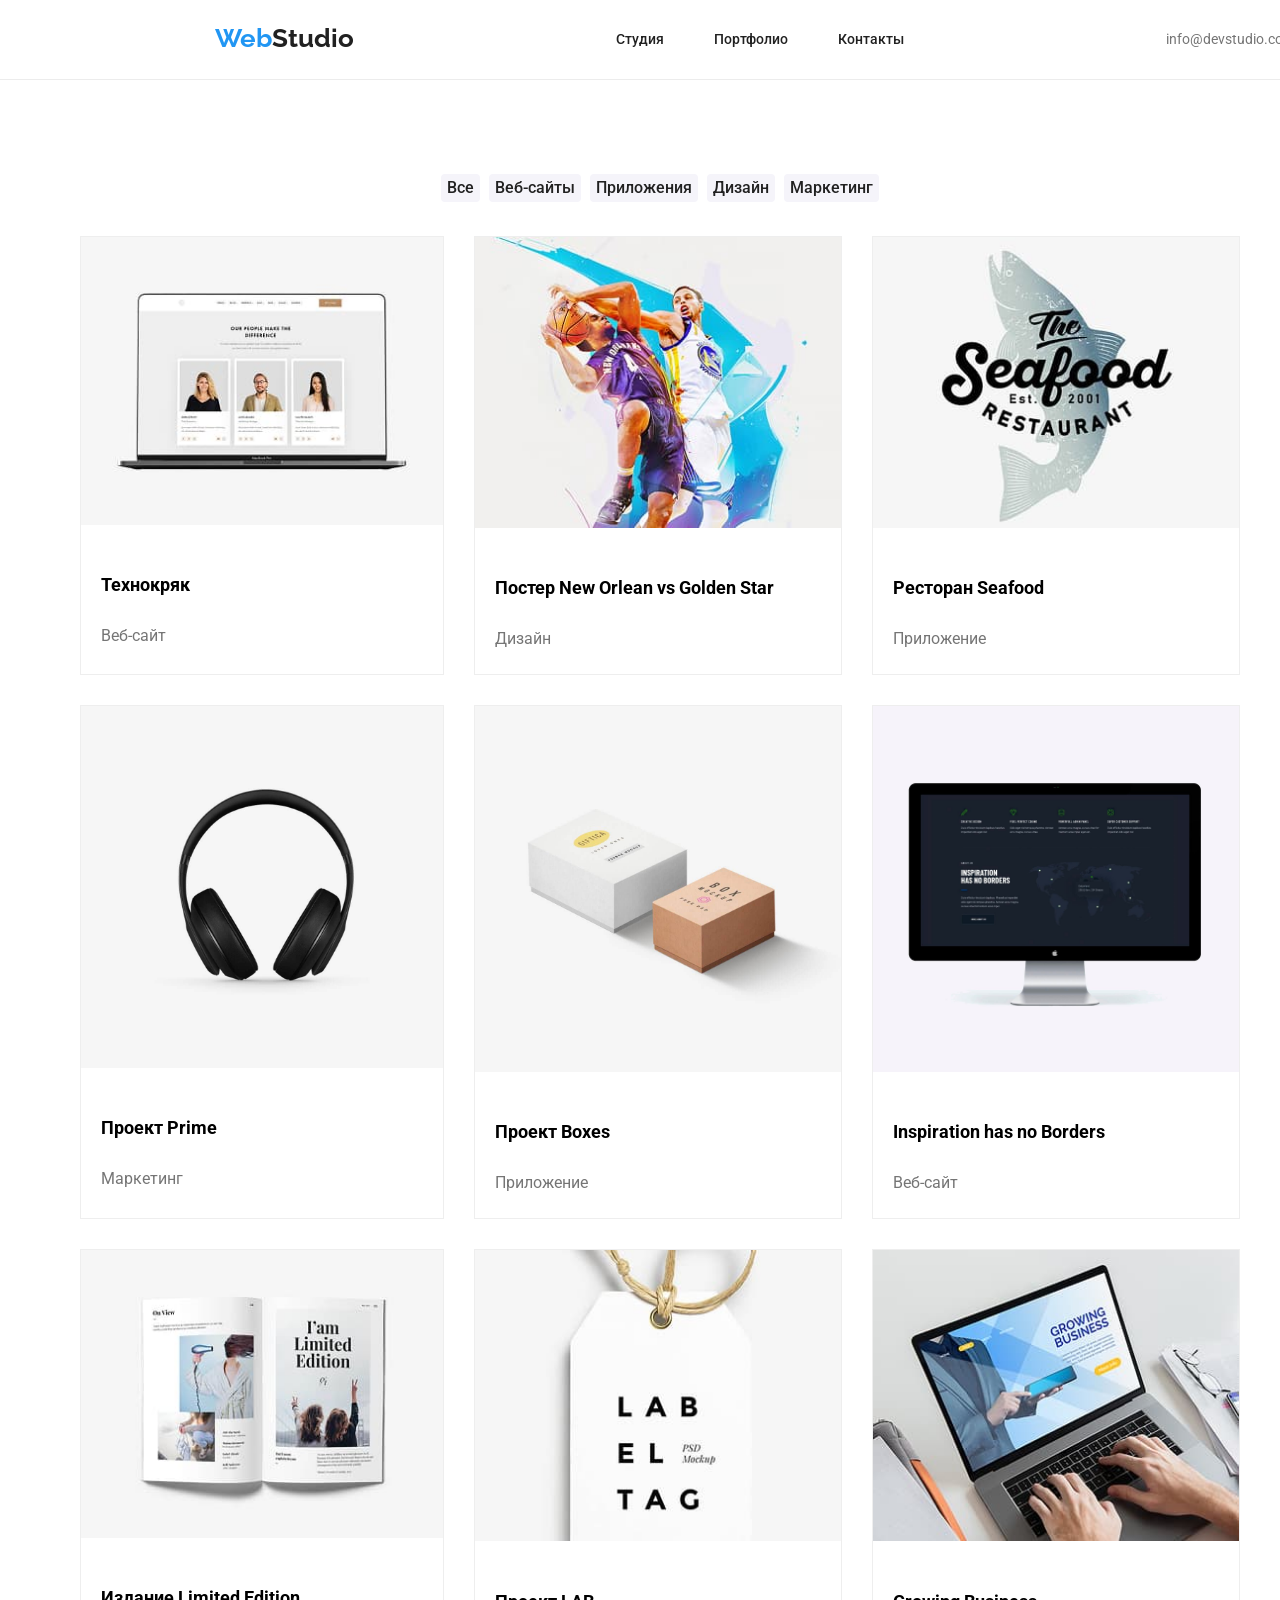
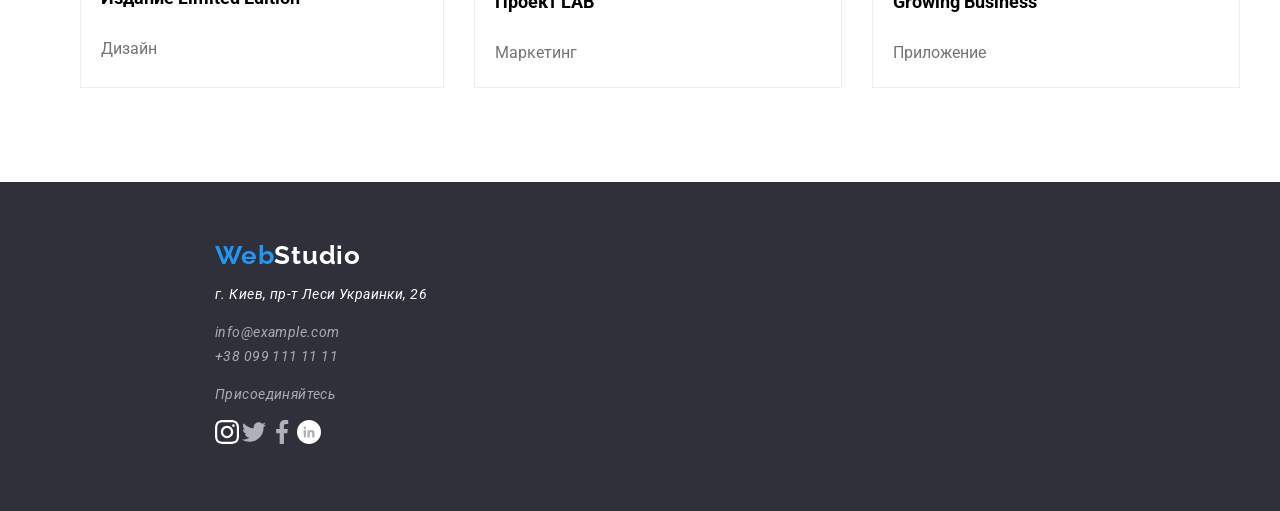
==== portfolio.html @ c055b995 "3" ====
<!doctype html>
<html lang="ru">
  <head>
    <meta charset="utf-8" />
    <title>WebStudio</title>
    <link
      rel="stylesheet"
      href="https://cdnjs.cloudflare.com/ajax/libs/modern-normalize/3.0.1/modern-normalize.min.css"
      integrity="sha512-4G18m5m5f8U/[base64]"
    />
    <link rel="stylesheet" href="css/style.css" />
    <link rel="stylesheet" href="css/style.css" />
    <link rel="preconnect" href="https://fonts.googleapis.com" />
    <link rel="preconnect" href="https://fonts.gstatic.com" crossorigin />
    <link
      href="https://fonts.googleapis.com/css2?family=Roboto:ital,wght@0,100..900;1,100..900&display=swap"
      rel="stylesheet"
    />
    <link rel="preconnect" href="https://fonts.googleapis.com" />
    <link rel="preconnect" href="https://fonts.gstatic.com" crossorigin />
    <link
      href="https://fonts.googleapis.com/css2?family=Raleway:ital,wght@0,100..900;1,100..900&display=swap"
      rel="stylesheet"
    />
  </head>

  <body>
    <!--Верхняя линия-->
    <header class="header">
      <div class="container">
        <a href="index.html" class="logo">
          <span class="logo-web">Web</span>Studio
        </a>
        <nav>
          <ul class="navigation">
            <li><a href="index.html" class="nav-link">Студия</a></li>
            <li><a href="portfolio.html" class="nav-link">Портфолио</a></li>
            <li><a href="" class="nav-link">Контакты</a></li>
          </ul>
        </nav>

        <div>
          <a href="mailto:info@devstudio.com" class="contact"
            >info@devstudio.com</a
          >
          <a href="tel:+380961111111" class="contact">+38 096 111 11 11</a>
        </div>
      </div>
    </header>

    <main>
      <section>
        <!--Кнопки-->
        <ul class="filters-list">
          <li><button type="button" class="button">Все</button></li>
          <li><button type="button" class="button">Веб-сайты</button></li>
          <li><button type="button" class="button">Приложения</button></li>
          <li><button type="button" class="button">Дизайн</button></li>
          <li><button type="button" class="button">Маркeтинг</button></li>
        </ul>
      </section>

      <section>
        <!--Сетка с проектами, во вкладке "все"-->
        <ul class="portfolio-project-list">
          <!--Проект 1-->
          <li class="section-team-li2">
            <img
              class="image"
              src="images/portfolio1.jpg"
              alt="ноут/фото, портфолио1"
            />
            <div class="card">
              <h3 class="portfolio-title-h3">Технокряк</h3>
              <p class="text-portfolio">Веб-сайт</p>
            </div>
          </li>
          <!--Проект 2-->
          <li class="section-team-li2">
            <img
              class="image"
              src="images/portfolio2.jpg"
              alt="постер/баскет, портфоило2"
            />
            <div class="card">
              <h3 class="portfolio-title-h3">
                Постер New Orlean vs Golden Star
              </h3>
              <p class="text-portfolio">Дизайн</p>
            </div>
          </li>
          <!--Проект 3-->
          <li class="section-team-li2">
            <img
              class="image"
              src="images/portfolio3.jpg"
              alt="лого/ресторан, портфолио3"
            />
            <div class="card">
              <h3 class="portfolio-title-h3">Ресторан Seafood</h3>
              <p class="text-portfolio">Приложение</p>
            </div>
          </li>
          <!--Проект 4-->
          <li class="section-team-li2">
            <img
              class="image"
              src="images/portfolio4.jpg"
              alt="наушники, портфоило4"
            />
            <div class="card">
              <h3 class="portfolio-title-h3">Проект Prime</h3>
              <p class="text-portfolio">Маркетинг</p>
            </div>
          </li>
          <!--Проект 5-->
          <li class="section-team-li2">
            <img
              class="image"
              src="images/portfolio5.jpg"
              alt="коробки, портфолто5"
            />
            <div class="card">
              <h3 class="portfolio-title-h3">Проект Boxes</h3>
              <p class="text-portfolio">Приложение</p>
            </div>
          </li>
          <!--Проект 6-->
          <li class="section-team-li2">
            <img
              class="image"
              src="images/portfolio6.jpg"
              alt="монитор/сайт, портфолио6"
            />
            <div class="card">
              <h3 class="portfolio-title-h3">Inspiration has no Borders</h3>
              <p class="text-portfolio">Веб-сайт</p>
            </div>
          </li>
          <!--Проект 7-->
          <li class="section-team-li2">
            <img
              class="image"
              src="images/portfolio7.jpg"
              alt="журнал, портфолио7"
            />
            <div class="card">
              <h3 class="portfolio-title-h3">Издание Limited Edition</h3>
              <p class="text-portfolio">Дизайн</p>
            </div>
          </li>
          <!--Проект 8-->
          <li class="section-team-li2">
            <img
              class="image"
              src="images/portfolio8.jpg"
              alt="лого LAB, портфолио 8"
            />
            <div class="card">
              <h3 class="portfolio-title-h3">Проект LAB</h3>
              <p class="text-portfolio">Маркетинг</p>
            </div>
          </li>
          <!--Проект 9-->
          <li class="section-team-li2">
            <img
              class="image"
              src="images/portfolio9.jpg"
              alt="компьютер, портфоило 9"
            />
            <div class="card">
              <h3 class="portfolio-title-h3">Growing Business</h3>
              <p class="text-portfolio">Приложение</p>
            </div>
          </li>
        </ul>
      </section>
    </main>

    <!--Подвал-->
    <footer class="footer">
      <div>
        <a href="index.html" class="footer-logo">
          <span class="logo-web">Web</span>Studio
        </a>
        <address>
          <p class="footer-text">г. Киев, пр-т Леси Украинки, 26</p>
          <a href="mailto:info@example.com" class="footer-link"
            >info@example.com</a
          >
          <a href="tel:+380991111111" class="footer-link">+38 099 111 11 11</a>
          <p class="footer-join">Присоединяйтесь</p>
          <svg>
            <use href="./images/symbol-defs.svg#icon-instagram"></use>
          </svg>
          <svg>
            <use href="./images/symbol-defs.svg#icon-twitter"></use>
          </svg>
          <svg>
            <use href="./images/symbol-defs.svg#icon-facebook"></use>
          </svg>
          <svg>
            <use href="./images/symbol-defs.svg#icon-Ellipse"></use>
          </svg>
        </address>
      </div>
    </footer>
  </body>
</html>
---- css/style.css ----
:root {
  --main-text: #757575;
  --button-fon: #2196f3;
  --text: #ffffff;
  --first-fon-button: #f5f4fa;
  --footer-text: #ffffff99;
  --text-headings: #212121;
  --background-color: #2f303a;
  --main-font: "Roboto", sans-serif;
  --logo-font: "Raleway";
  --line-color: #ececec;
}

.image {
  width: 100%;
}

svg {
  width: 24px;
  height: 24px;
}

.container {
  width: 1200px;
  margin: 0 auto;
  padding-bottom: 25px;
  padding-top: 24px;
  align-items: center;
  display: flex;
  justify-content: space-between;
}

.section {
  padding-top: 94px;
  padding-bottom: 94px;
  margin: 0 auto;
}

.header {
  align-items: center;
  justify-content: space-between;
  margin: 0 auto;
  background-color: var(--text);
  border-bottom: 1px solid var(--line-color);
  padding-left: 215px;
}

.logo {
  font-family: var(--logo-font);
  font-weight: 700;
  font-size: 26px;
  text-decoration: none;
  color: var(--text-headings);
}

.logo-web {
  color: var(--button-fon);
}

.link {
  text-decoration: none;
}

.navigation {
  list-style: none;
  display: flex;
  gap: 50px;
  margin: 0;
  padding: 0;
}

.nav-link {
  color: var(--text-headings);
  font-size: 14px;
  font-weight: 500;
  text-decoration: none;
}

.nav-link:hover {
  color: var(--button-fon);
}

.nav-link:focus {
  color: var(--button-fon);
}

.contact {
  color: var(--main-text);
  font-size: 14px;
  text-decoration: none;
}

.contact:hover {
  color: var(--button-fon);
}

.banner {
  background-image:
    linear-gradient(rgba(47, 48, 58, 0.4), rgba(47, 48, 58, 0.4)),
    url(../images/shapka.jpg);
  background-size: cover;
  background-position: center;
  background-repeat: no-repeat;
  color: var(--text);
  font-size: 44px;
  font-weight: 900;
  line-height: 1.36;
  text-align: center;
  padding-top: 200px;
  padding-bottom: 280px;
}

.banner button {
  background-color: var(--button-fon);
  color: var(--text);
  font-family: var(--main-font);
  font-size: 16px;
  font-weight: 700;
  line-height: 1.87;
  text-align: center;
  cursor: pointer;
  border: none;
  border-radius: 4px;
  letter-spacing: 1.2px;
  vertical-align: middle;
  margin-bottom: 30px;
  width: 200px;
  height: 60px;
}

.banner button:hover {
  background-color: var(--background-color);
}

body {
  font-family: var(--main-font);
  margin: 0;
}

.section-title-h2 {
  color: var(--text-headings);
  font-family: var(--main-font);
  font-size: 14px;
  font-weight: 700;
  text-transform: uppercase;
  gap: 10px;
  margin: 0;
}

.section-whatwedo-h2 {
  font-size: 36px;
  font-weight: 700;
  margin: 0 auto;
}

.text-p {
  color: var(--main-text);
  font-size: 14px;
  line-height: 1.714;
}

.section-whatwedo-h2 {
  color: var(--text-headings);
  font-size: 36px;
  text-align: center;
}

.section-what-we-do {
  list-style: none;
  display: flex;
  justify-content: center;
  gap: 30px;
  padding-top: 50px;
  padding-bottom: 94px;
  margin: 0 auto;
}

.section-list {
  list-style: none;
  display: flex;
  gap: 30px;
  margin: 0 auto;
  text-align: left;
}

.section-team {
  color: var(--text-headings);
  font-weight: 700;
  font-size: 36px;
  background-color: var(--first-fon-button);
}

.section-team-list {
  list-style: none;
  display: flex;
  justify-content: center;
  padding-bottom: 94px;
  gap: 30px;
  margin: 0 auto;
}

.section-team-li {
  background-color: #ffffff;
  padding-bottom: 30px;
  border-radius: 15px;
}

.section-team-h2 {
  font-family: var(--main-font);
  font-size: 36px;
  text-align: center;
  letter-spacing: 1.08px;
  padding-top: 94px;
  padding-bottom: 50px;
}

.section-title-h3 {
  color: var(--text-headings);
  font-size: 16px;
  font-weight: 500;
  text-align: center;
}

.text-team {
  font-size: 16px;
  font-weight: 400;
  letter-spacing: 0.48px;
  color: var(--main-text);
  text-align: center;
}

.portfolio-title-h3 {
  font-size: 18px;
  line-height: 36px;
  font-weight: 700;
}

.portfolio-project-list {
  list-style: none;
  display: grid;
  grid-template-columns: auto auto auto;
  justify-content: center;
  gap: 30px;
  margin: 0 auto;
  padding: 0 auto;
  max-width: 1200px;
  padding-bottom: 94px;
}

.section-team-li2 {
  background-color: #ffffff;
  gap: 4px;
  padding: 0;
  border: 1px solid #eeeeee;
}

.card {
  padding: 20px;
}

.text-portfolio {
  margin: 0 auto;
}

.filters-list {
  list-style: none;
  display: flex;
  justify-content: center;
  gap: 9px;
  text-align: center;
  margin: 0 auto;
  padding-top: 94px;
  margin-bottom: 34px;
}

.text-portfolio {
  color: var(--main-text);
  font-size: 16px;
  line-height: 1.87;
}

.clients {
  text-align: center;
}

.button {
  cursor: pointer;
  color: var(--text-headings);
  background-color: var(--first-fon-button);
  font-family: var(--main-font);
  font-weight: 500;
  line-height: 1.625;
  size: 20px;
  border: none;
  border-radius: 4px;
}

.button:hover {
  background-color: var(--button-fon);
  color: var(--text);
}

.button:focus {
  background-color: var(--button-fon);
  color: var(--text);
}

.footer {
  color: var(--footer-text);
  font-size: 14px;
  line-height: 24px;
  letter-spacing: 0.42px;
  background-color: var(--background-color);
  text-decoration: none;
  display: block;
  padding-left: 215px;
  padding-bottom: 60px;
}

.footer-link {
  color: var(--footer-text);
  text-decoration: none;
  display: block;
}

.footer-link:hover {
  color: var(--button-fon);
}

.footer-link:focus {
  color: var(--button-fon);
}

.footer-text {
  color: var(--text);
}

.footer-logo {
  font-family: var(--logo-font);
  font-size: 26px;
  font-weight: 700;
  line-height: 100%;
  letter-spacing: 0.78px;
  color: var(--text);
  text-decoration: none;
  display: block;
  padding-top: 60px;
}
---- css/style.css ----
:root {
  --main-text: #757575;
  --button-fon: #2196f3;
  --text: #ffffff;
  --first-fon-button: #f5f4fa;
  --footer-text: #ffffff99;
  --text-headings: #212121;
  --background-color: #2f303a;
  --main-font: "Roboto", sans-serif;
  --logo-font: "Raleway";
  --line-color: #ececec;
}

.image {
  width: 100%;
}

svg {
  width: 24px;
  height: 24px;
}

.container {
  width: 1200px;
  margin: 0 auto;
  padding-bottom: 25px;
  padding-top: 24px;
  align-items: center;
  display: flex;
  justify-content: space-between;
}

.section {
  padding-top: 94px;
  padding-bottom: 94px;
  margin: 0 auto;
}

.header {
  align-items: center;
  justify-content: space-between;
  margin: 0 auto;
  background-color: var(--text);
  border-bottom: 1px solid var(--line-color);
  padding-left: 215px;
}

.logo {
  font-family: var(--logo-font);
  font-weight: 700;
  font-size: 26px;
  text-decoration: none;
  color: var(--text-headings);
}

.logo-web {
  color: var(--button-fon);
}

.link {
  text-decoration: none;
}

.navigation {
  list-style: none;
  display: flex;
  gap: 50px;
  margin: 0;
  padding: 0;
}

.nav-link {
  color: var(--text-headings);
  font-size: 14px;
  font-weight: 500;
  text-decoration: none;
}

.nav-link:hover {
  color: var(--button-fon);
}

.nav-link:focus {
  color: var(--button-fon);
}

.contact {
  color: var(--main-text);
  font-size: 14px;
  text-decoration: none;
}

.contact:hover {
  color: var(--button-fon);
}

.banner {
  background-image:
    linear-gradient(rgba(47, 48, 58, 0.4), rgba(47, 48, 58, 0.4)),
    url(../images/shapka.jpg);
  background-size: cover;
  background-position: center;
  background-repeat: no-repeat;
  color: var(--text);
  font-size: 44px;
  font-weight: 900;
  line-height: 1.36;
  text-align: center;
  padding-top: 200px;
  padding-bottom: 280px;
}

.banner button {
  background-color: var(--button-fon);
  color: var(--text);
  font-family: var(--main-font);
  font-size: 16px;
  font-weight: 700;
  line-height: 1.87;
  text-align: center;
  cursor: pointer;
  border: none;
  border-radius: 4px;
  letter-spacing: 1.2px;
  vertical-align: middle;
  margin-bottom: 30px;
  width: 200px;
  height: 60px;
}

.banner button:hover {
  background-color: var(--background-color);
}

body {
  font-family: var(--main-font);
  margin: 0;
}

.section-title-h2 {
  color: var(--text-headings);
  font-family: var(--main-font);
  font-size: 14px;
  font-weight: 700;
  text-transform: uppercase;
  gap: 10px;
  margin: 0;
}

.section-whatwedo-h2 {
  font-size: 36px;
  font-weight: 700;
  margin: 0 auto;
}

.text-p {
  color: var(--main-text);
  font-size: 14px;
  line-height: 1.714;
}

.section-whatwedo-h2 {
  color: var(--text-headings);
  font-size: 36px;
  text-align: center;
}

.section-what-we-do {
  list-style: none;
  display: flex;
  justify-content: center;
  gap: 30px;
  padding-top: 50px;
  padding-bottom: 94px;
  margin: 0 auto;
}

.section-list {
  list-style: none;
  display: flex;
  gap: 30px;
  margin: 0 auto;
  text-align: left;
}

.section-team {
  color: var(--text-headings);
  font-weight: 700;
  font-size: 36px;
  background-color: var(--first-fon-button);
}

.section-team-list {
  list-style: none;
  display: flex;
  justify-content: center;
  padding-bottom: 94px;
  gap: 30px;
  margin: 0 auto;
}

.section-team-li {
  background-color: #ffffff;
  padding-bottom: 30px;
  border-radius: 15px;
}

.section-team-h2 {
  font-family: var(--main-font);
  font-size: 36px;
  text-align: center;
  letter-spacing: 1.08px;
  padding-top: 94px;
  padding-bottom: 50px;
}

.section-title-h3 {
  color: var(--text-headings);
  font-size: 16px;
  font-weight: 500;
  text-align: center;
}

.text-team {
  font-size: 16px;
  font-weight: 400;
  letter-spacing: 0.48px;
  color: var(--main-text);
  text-align: center;
}

.portfolio-title-h3 {
  font-size: 18px;
  line-height: 36px;
  font-weight: 700;
}

.portfolio-project-list {
  list-style: none;
  display: grid;
  grid-template-columns: auto auto auto;
  justify-content: center;
  gap: 30px;
  margin: 0 auto;
  padding: 0 auto;
  max-width: 1200px;
  padding-bottom: 94px;
}

.section-team-li2 {
  background-color: #ffffff;
  gap: 4px;
  padding: 0;
  border: 1px solid #eeeeee;
}

.card {
  padding: 20px;
}

.text-portfolio {
  margin: 0 auto;
}

.filters-list {
  list-style: none;
  display: flex;
  justify-content: center;
  gap: 9px;
  text-align: center;
  margin: 0 auto;
  padding-top: 94px;
  margin-bottom: 34px;
}

.text-portfolio {
  color: var(--main-text);
  font-size: 16px;
  line-height: 1.87;
}

.clients {
  text-align: center;
}

.button {
  cursor: pointer;
  color: var(--text-headings);
  background-color: var(--first-fon-button);
  font-family: var(--main-font);
  font-weight: 500;
  line-height: 1.625;
  size: 20px;
  border: none;
  border-radius: 4px;
}

.button:hover {
  background-color: var(--button-fon);
  color: var(--text);
}

.button:focus {
  background-color: var(--button-fon);
  color: var(--text);
}

.footer {
  color: var(--footer-text);
  font-size: 14px;
  line-height: 24px;
  letter-spacing: 0.42px;
  background-color: var(--background-color);
  text-decoration: none;
  display: block;
  padding-left: 215px;
  padding-bottom: 60px;
}

.footer-link {
  color: var(--footer-text);
  text-decoration: none;
  display: block;
}

.footer-link:hover {
  color: var(--button-fon);
}

.footer-link:focus {
  color: var(--button-fon);
}

.footer-text {
  color: var(--text);
}

.footer-logo {
  font-family: var(--logo-font);
  font-size: 26px;
  font-weight: 700;
  line-height: 100%;
  letter-spacing: 0.78px;
  color: var(--text);
  text-decoration: none;
  display: block;
  padding-top: 60px;
}
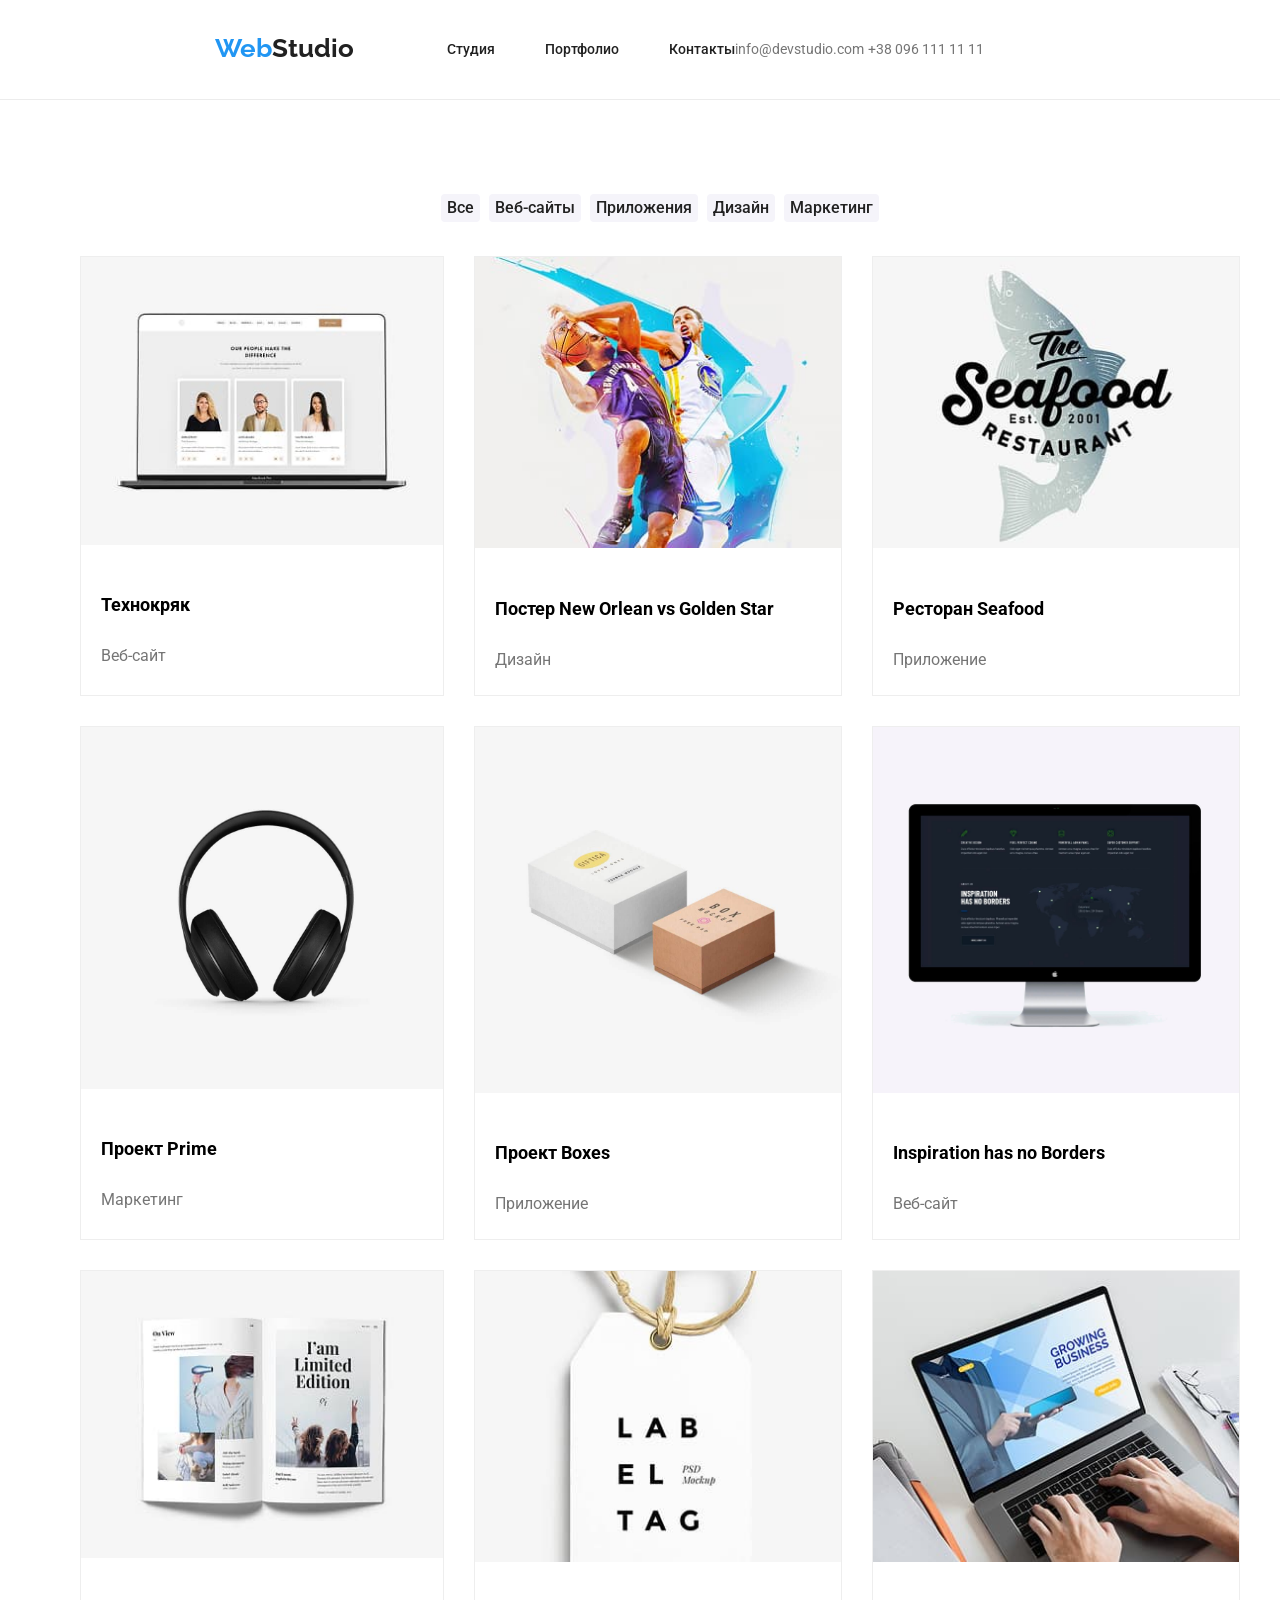
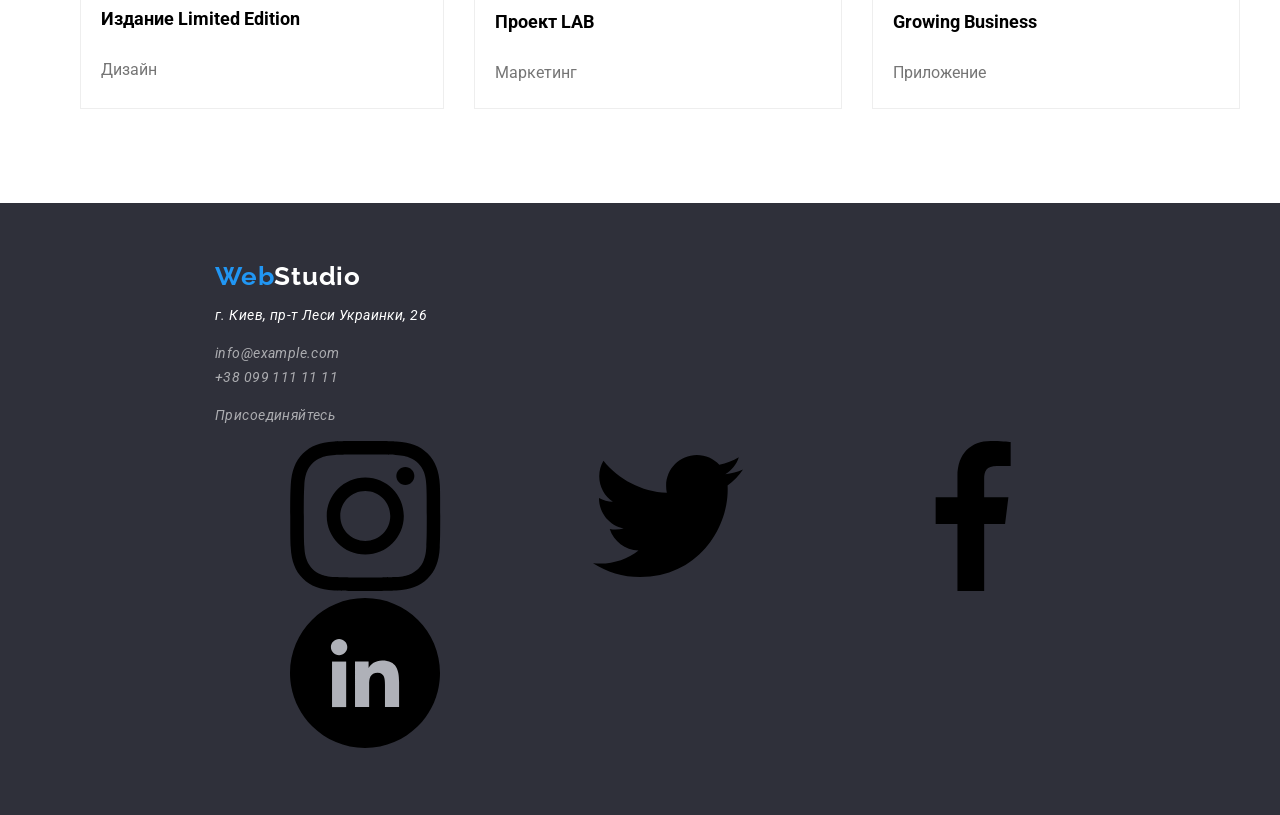
==== commit 78b51d5a: "6" ====
--- a/portfolio.html
+++ b/portfolio.html
@@ -191,16 +191,16 @@
           <a href="tel:+380991111111" class="footer-link">+38 099 111 11 11</a>
           <p class="footer-join">Присоединяйтесь</p>
           <svg>
-            <use href="./images/symbol-defs.svg#icon-instagram"></use>
-          </svg>
-          <svg>
-            <use href="./images/symbol-defs.svg#icon-twitter"></use>
-          </svg>
-          <svg>
-            <use href="./images/symbol-defs.svg#icon-facebook"></use>
-          </svg>
-          <svg>
-            <use href="./images/symbol-defs.svg#icon-Ellipse"></use>
+            <use href="./images/icons.svg#icon-instagram"></use>
+          </svg>
+          <svg>
+            <use href="./images/icons.svg#icon-twitter"></use>
+          </svg>
+          <svg>
+            <use href="./images/icons.svg#icon-facebook"></use>
+          </svg>
+          <svg>
+            <use href="./images/icons.svg#icon-Ellipse"></use>
           </svg>
         </address>
       </div>
--- a/css/style.css
+++ b/css/style.css
@@ -9,15 +9,11 @@
   --main-font: "Roboto", sans-serif;
   --logo-font: "Raleway";
   --line-color: #ececec;
+  --svg-icon: #afb1b8;
 }
 
 .image {
   width: 100%;
-}
-
-svg {
-  width: 24px;
-  height: 24px;
 }
 
 .container {
@@ -27,7 +23,6 @@
   padding-top: 24px;
   align-items: center;
   display: flex;
-  justify-content: space-between;
 }
 
 .section {
@@ -37,6 +32,7 @@
 }
 
 .header {
+  display: flex;
   align-items: center;
   justify-content: space-between;
   margin: 0 auto;
@@ -45,6 +41,33 @@
   padding-left: 215px;
 }
 
+.header-contact {
+  display: flex;
+  align-items: center;
+  gap: 10px;
+  margin-left: auto;
+}
+
+.svg-div-header {
+  display: flex;
+  justify-content: center;
+}
+
+.svg-header {
+  width: 20px;
+  height: 20px;
+  cursor: pointer;
+  fill: var(--svg-icon);
+}
+
+.svg-header:hover {
+  fill: var(--button-fon);
+}
+
+.svg-header:focus {
+  fill: var(--button-fon);
+}
+
 .logo {
   font-family: var(--logo-font);
   font-weight: 700;
@@ -65,7 +88,7 @@
   list-style: none;
   display: flex;
   gap: 50px;
-  margin: 0;
+  margin-left: 93px;
   padding: 0;
 }
 
@@ -147,6 +170,23 @@
   margin: 0;
 }
 
+.svg-box {
+  width: 270px;
+  height: 120px;
+  background-color: var(--first-fon-button);
+  border-radius: 4px;
+  display: flex;
+  align-items: center;
+  justify-content: center;
+  margin-bottom: 30px;
+}
+
+.section-svg {
+  width: 70px;
+  height: 70px;
+  background-color: var(--first-fon-button);
+}
+
 .section-whatwedo-h2 {
   font-size: 36px;
   font-weight: 700;
@@ -190,6 +230,28 @@
   background-color: var(--first-fon-button);
 }
 
+.svg-team {
+  width: 20px;
+  height: 20px;
+  cursor: pointer;
+  fill: var(--svg-icon);
+}
+
+.svg-div {
+  display: flex;
+  justify-content: center;
+  gap: 10px;
+  margin-top: 28px;
+}
+
+.svg-team:hover {
+  fill: var(--button-fon);
+}
+
+.svg-team:focus {
+  fill: var(--button-fon);
+}
+
 .section-team-list {
   list-style: none;
   display: flex;
@@ -202,7 +264,11 @@
 .section-team-li {
   background-color: #ffffff;
   padding-bottom: 30px;
-  border-radius: 15px;
+  border-radius: 4px;
+  box-shadow:
+    0px 2px 1px 0px #00000033,
+    0px 1px 1px 0px #00000024,
+    0px 1px 3px 0px #0000001f;
 }
 
 .section-team-h2 {
--- a/css/style.css
+++ b/css/style.css
@@ -9,15 +9,11 @@
   --main-font: "Roboto", sans-serif;
   --logo-font: "Raleway";
   --line-color: #ececec;
+  --svg-icon: #afb1b8;
 }
 
 .image {
   width: 100%;
-}
-
-svg {
-  width: 24px;
-  height: 24px;
 }
 
 .container {
@@ -27,7 +23,6 @@
   padding-top: 24px;
   align-items: center;
   display: flex;
-  justify-content: space-between;
 }
 
 .section {
@@ -37,6 +32,7 @@
 }
 
 .header {
+  display: flex;
   align-items: center;
   justify-content: space-between;
   margin: 0 auto;
@@ -45,6 +41,33 @@
   padding-left: 215px;
 }
 
+.header-contact {
+  display: flex;
+  align-items: center;
+  gap: 10px;
+  margin-left: auto;
+}
+
+.svg-div-header {
+  display: flex;
+  justify-content: center;
+}
+
+.svg-header {
+  width: 20px;
+  height: 20px;
+  cursor: pointer;
+  fill: var(--svg-icon);
+}
+
+.svg-header:hover {
+  fill: var(--button-fon);
+}
+
+.svg-header:focus {
+  fill: var(--button-fon);
+}
+
 .logo {
   font-family: var(--logo-font);
   font-weight: 700;
@@ -65,7 +88,7 @@
   list-style: none;
   display: flex;
   gap: 50px;
-  margin: 0;
+  margin-left: 93px;
   padding: 0;
 }
 
@@ -147,6 +170,23 @@
   margin: 0;
 }
 
+.svg-box {
+  width: 270px;
+  height: 120px;
+  background-color: var(--first-fon-button);
+  border-radius: 4px;
+  display: flex;
+  align-items: center;
+  justify-content: center;
+  margin-bottom: 30px;
+}
+
+.section-svg {
+  width: 70px;
+  height: 70px;
+  background-color: var(--first-fon-button);
+}
+
 .section-whatwedo-h2 {
   font-size: 36px;
   font-weight: 700;
@@ -190,6 +230,28 @@
   background-color: var(--first-fon-button);
 }
 
+.svg-team {
+  width: 20px;
+  height: 20px;
+  cursor: pointer;
+  fill: var(--svg-icon);
+}
+
+.svg-div {
+  display: flex;
+  justify-content: center;
+  gap: 10px;
+  margin-top: 28px;
+}
+
+.svg-team:hover {
+  fill: var(--button-fon);
+}
+
+.svg-team:focus {
+  fill: var(--button-fon);
+}
+
 .section-team-list {
   list-style: none;
   display: flex;
@@ -202,7 +264,11 @@
 .section-team-li {
   background-color: #ffffff;
   padding-bottom: 30px;
-  border-radius: 15px;
+  border-radius: 4px;
+  box-shadow:
+    0px 2px 1px 0px #00000033,
+    0px 1px 1px 0px #00000024,
+    0px 1px 3px 0px #0000001f;
 }
 
 .section-team-h2 {
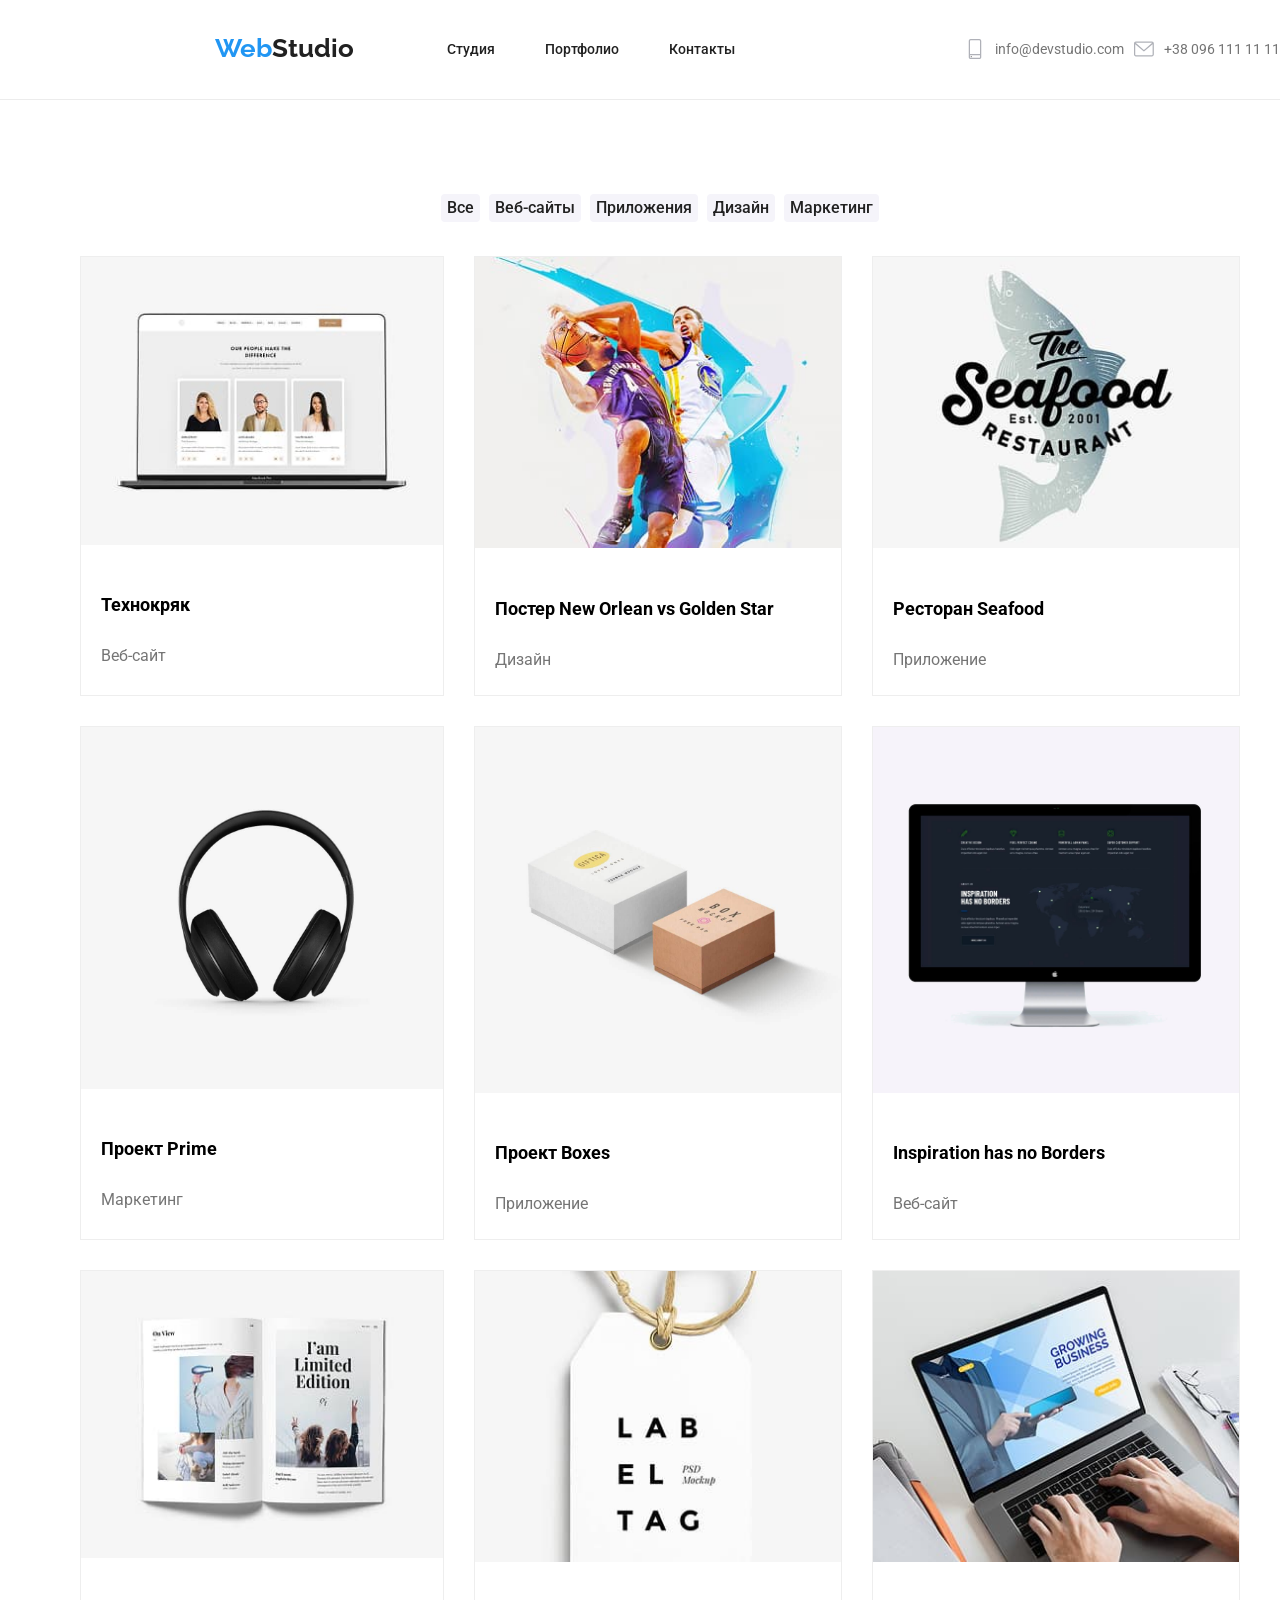
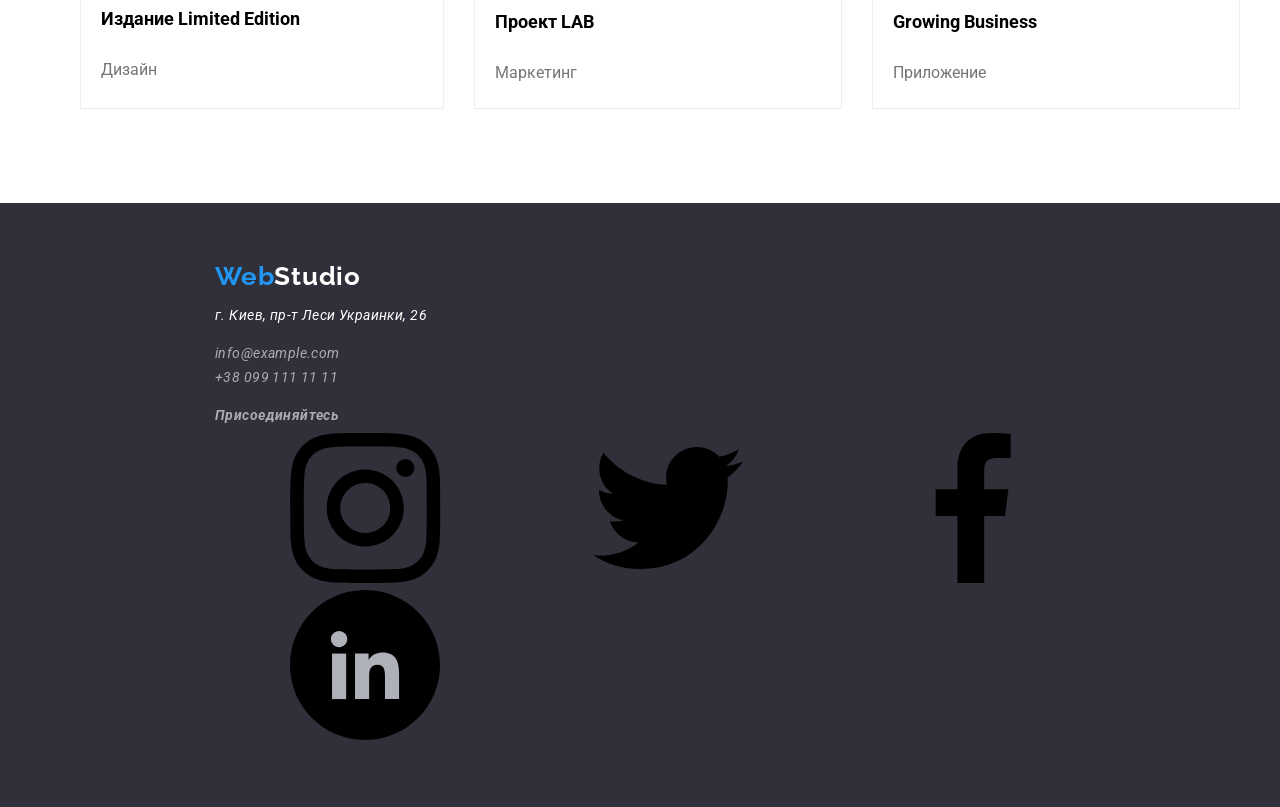
==== commit 62818231: "8" ====
--- a/portfolio.html
+++ b/portfolio.html
@@ -26,6 +26,8 @@
 
   <body>
     <!--Верхняя линия-->
+  <body>
+    <!--Верхняя линия-->
     <header class="header">
       <div class="container">
         <a href="index.html" class="logo">
@@ -39,11 +41,22 @@
           </ul>
         </nav>
 
-        <div>
+      <div class="header-contact">
+        <div class="svg-div-header">
+          <svg class="svg-header">
+            <use href="./images/icons.svg#icon-smartphone"></use>
+          </svg>
+          </div>
           <a href="mailto:info@devstudio.com" class="contact"
             >info@devstudio.com</a
           >
+          <div class="svg-div-header">
+          <svg class="svg-header">
+            <use href="./images/icons.svg#icon-envelope-hover"></use>
+          </svg>
+          </div>
           <a href="tel:+380961111111" class="contact">+38 096 111 11 11</a>
+          </div>
         </div>
       </div>
     </header>
--- a/css/style.css
+++ b/css/style.css
@@ -347,6 +347,30 @@
 
 .clients {
   text-align: center;
+  padding-top: 94px;
+  padding-bottom: 94px;
+}
+
+.svg-box-client {
+  width: 170px;
+  height: 92px;
+  display: inline-flex;
+  border: 1px solid #afb1b8;
+  border-radius: 1px;
+  align-items: center;
+  justify-content: center;
+  cursor: pointer;
+  margin-top: 50px;
+}
+
+.svg-clients {
+  fill: var(--svg-icon);
+  width: 40px;
+  height: 46px;
+}
+
+.svg-clients:hover {
+  fill: var(--button-fon);
 }
 
 .button {
@@ -412,3 +436,25 @@
   display: block;
   padding-top: 60px;
 }
+
+.footer-join-icon {
+  width: 20px;
+  height: 20px;
+  cursor: pointer;
+  fill: var(--svg-icon);
+}
+
+.footer-svg {
+  width: 20px;
+  height: 20px;
+  cursor: pointer;
+  fill: var(--svg-icon);
+}
+
+.footer-join {
+  width: 145px;
+  height: 16px;
+  font-weight: 700;
+  font-size: 14px;
+  letter-spacing: 3%;
+}
--- a/css/style.css
+++ b/css/style.css
@@ -347,6 +347,30 @@
 
 .clients {
   text-align: center;
+  padding-top: 94px;
+  padding-bottom: 94px;
+}
+
+.svg-box-client {
+  width: 170px;
+  height: 92px;
+  display: inline-flex;
+  border: 1px solid #afb1b8;
+  border-radius: 1px;
+  align-items: center;
+  justify-content: center;
+  cursor: pointer;
+  margin-top: 50px;
+}
+
+.svg-clients {
+  fill: var(--svg-icon);
+  width: 40px;
+  height: 46px;
+}
+
+.svg-clients:hover {
+  fill: var(--button-fon);
 }
 
 .button {
@@ -412,3 +436,25 @@
   display: block;
   padding-top: 60px;
 }
+
+.footer-join-icon {
+  width: 20px;
+  height: 20px;
+  cursor: pointer;
+  fill: var(--svg-icon);
+}
+
+.footer-svg {
+  width: 20px;
+  height: 20px;
+  cursor: pointer;
+  fill: var(--svg-icon);
+}
+
+.footer-join {
+  width: 145px;
+  height: 16px;
+  font-weight: 700;
+  font-size: 14px;
+  letter-spacing: 3%;
+}
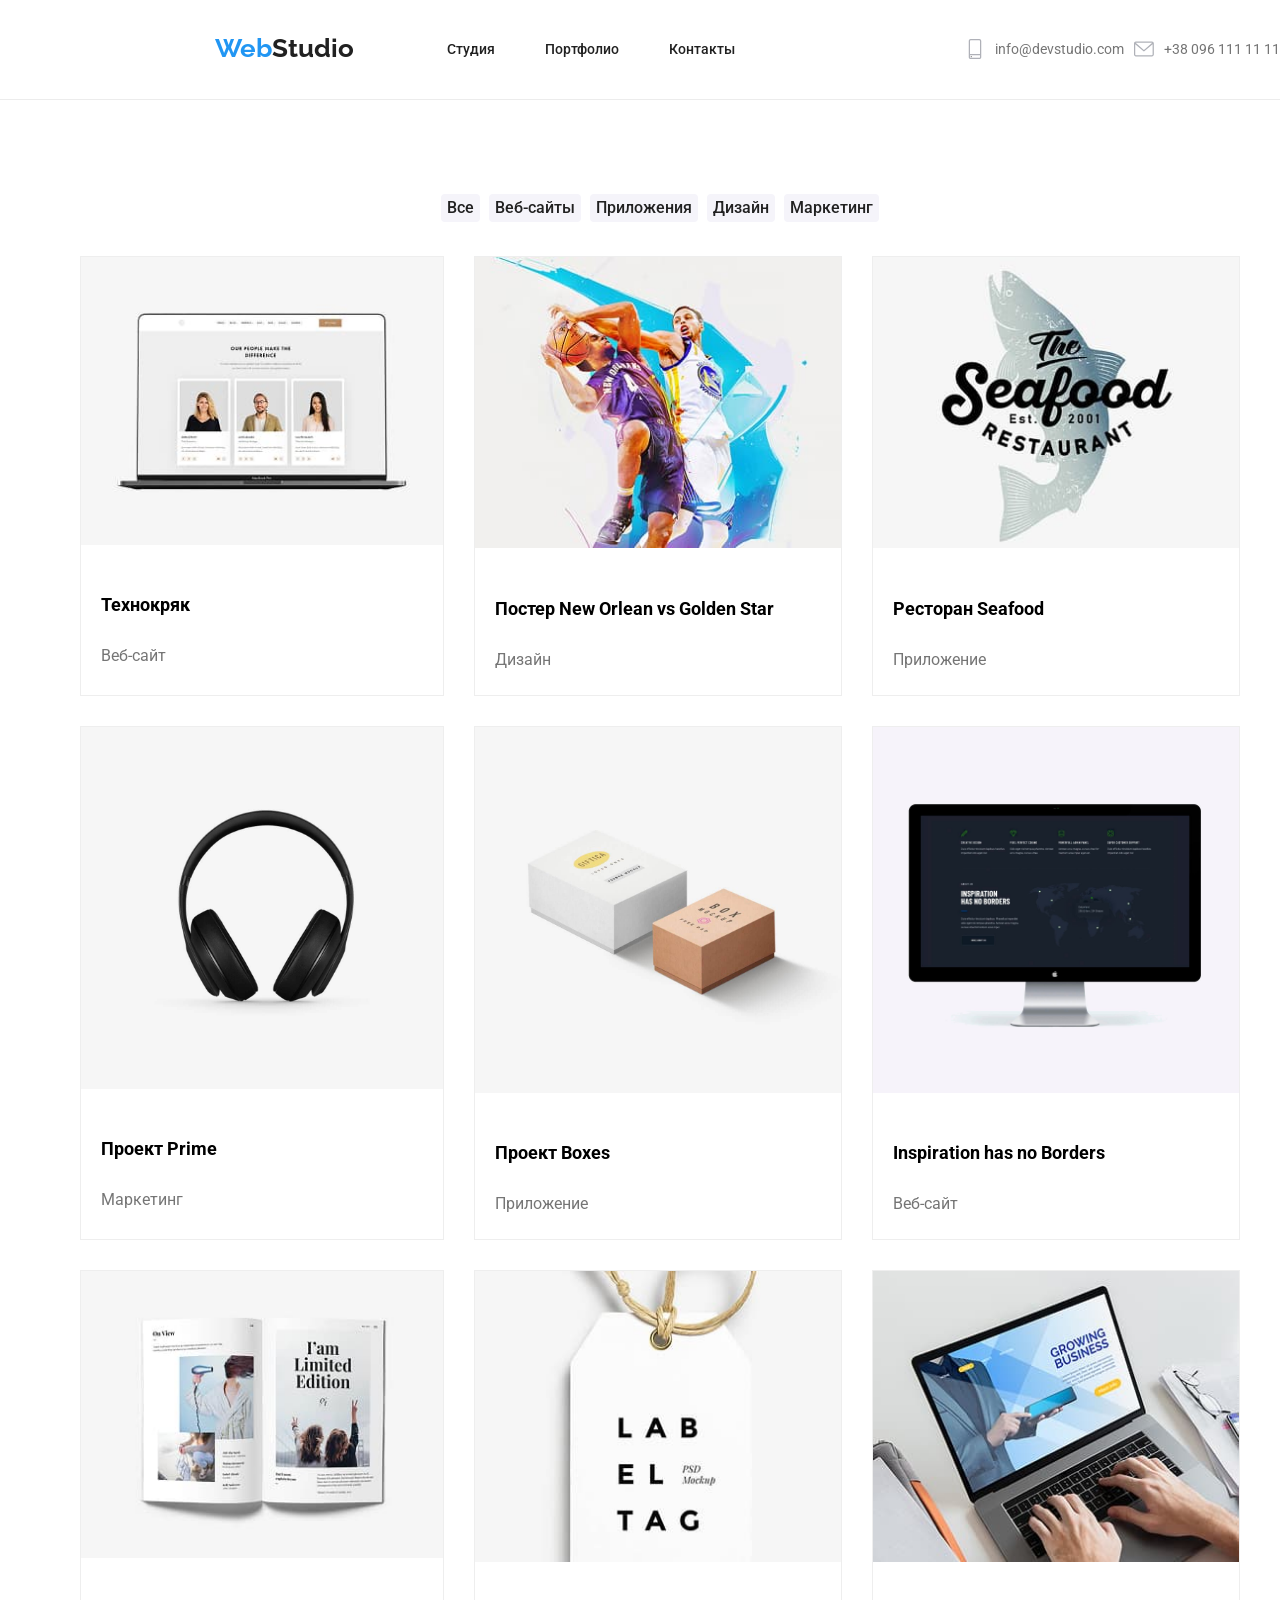
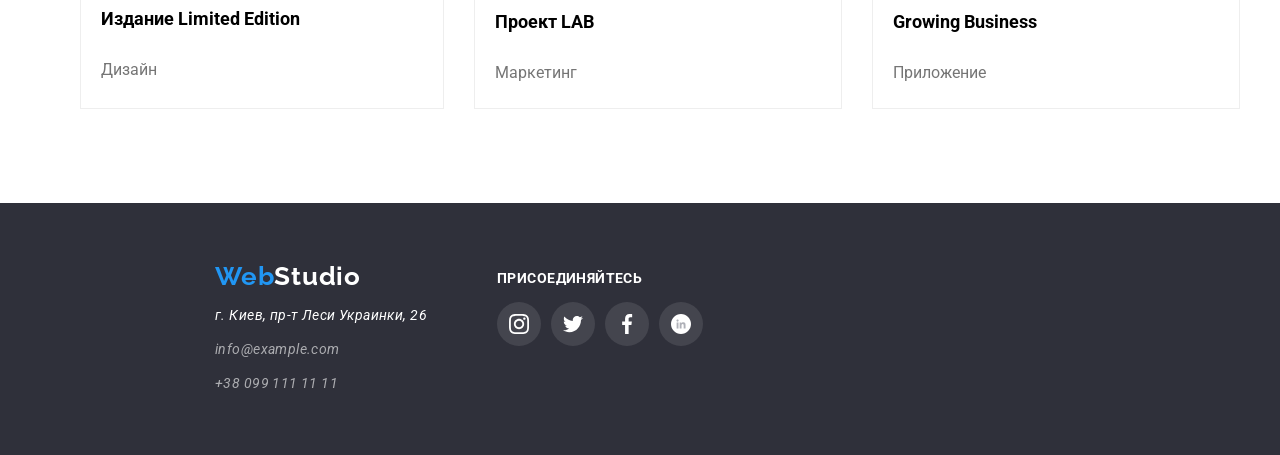
==== commit a1b8d8a6: "9" ====
--- a/portfolio.html
+++ b/portfolio.html
@@ -192,7 +192,8 @@
 
     <!--Подвал-->
     <footer class="footer">
-      <div>
+      <div class="footer-container">
+      <div class="footer-address">
         <a href="index.html" class="footer-logo">
           <span class="logo-web">Web</span>Studio
         </a>
@@ -201,22 +202,36 @@
           <a href="mailto:info@example.com" class="footer-link"
             >info@example.com</a
           >
+
           <a href="tel:+380991111111" class="footer-link">+38 099 111 11 11</a>
-          <p class="footer-join">Присоединяйтесь</p>
-          <svg>
-            <use href="./images/icons.svg#icon-instagram"></use>
-          </svg>
-          <svg>
-            <use href="./images/icons.svg#icon-twitter"></use>
-          </svg>
-          <svg>
-            <use href="./images/icons.svg#icon-facebook"></use>
-          </svg>
-          <svg>
-            <use href="./images/icons.svg#icon-Ellipse"></use>
-          </svg>
         </address>
       </div>
+      <div class="footer-social">
+        <p class="footer-join">ПРИСОЕДИНЯЙТЕСЬ</p>
+        <div class="footer-join-icon">
+        <div class="icon-box">
+          <svg class="footer-svg">
+          <use href="./images/icons.svg#icon-instagram"></use>
+        </svg>
+        </div>
+        <div class="icon-box">
+        <svg class="footer-svg"> 
+          <use href="./images/icons.svg#icon-twitter"></use>
+        </svg>
+        </div>
+        <div class="icon-box">
+        <svg class="footer-svg">
+          <use href="./images/icons.svg#icon-facebook"></use>
+        </svg>
+        </div>
+        <div class="icon-box">
+        <svg class="footer-svg">
+          <use href="./images/icons.svg#icon-Ellipse"></use>
+        </svg>
+        </div>
+        </div>
+        </div>
+        </div>
     </footer>
   </body>
 </html>
--- a/css/style.css
+++ b/css/style.css
@@ -402,27 +402,31 @@
   letter-spacing: 0.42px;
   background-color: var(--background-color);
   text-decoration: none;
-  display: block;
   padding-left: 215px;
   padding-bottom: 60px;
+  gap: 70px;
+}
+
+.footer-container {
+  display: flex;
+  align-items: center;
+  gap: 70px;
 }
 
 .footer-link {
   color: var(--footer-text);
   text-decoration: none;
   display: block;
+  margin-top: 10px;
 }
 
 .footer-link:hover {
   color: var(--button-fon);
 }
 
-.footer-link:focus {
-  color: var(--button-fon);
-}
-
 .footer-text {
   color: var(--text);
+  margin-bottom: 10px;
 }
 
 .footer-logo {
@@ -438,23 +442,60 @@
 }
 
 .footer-join-icon {
-  width: 20px;
-  height: 20px;
+  display: flex;
+  gap: 10px;
   cursor: pointer;
   fill: var(--svg-icon);
+}
+
+.footer-join-icon:hover {
+  color: var(--button-fon);
+}
+
+.footer-join-icon:focus {
+  color: var(--button-fon);
+}
+
+.footer-social {
+  display: flex;
+  flex-direction: column;
+}
+
+.icon-box {
+  display: flex;
+  align-items: center;
+  justify-content: center;
+  width: 44px;
+  height: 44px;
+  border-radius: 50%;
+  background-color: rgba(255, 255, 255, 0.1);
+}
+
+.icon-box:hover {
+  background-color: var(--button-fon);
 }
 
 .footer-svg {
   width: 20px;
   height: 20px;
   cursor: pointer;
-  fill: var(--svg-icon);
+  fill: var(--text);
+}
+
+.footer-svg:hover {
+  fill: var(--text);
+}
+
+.footer-svg:focus {
+  fill: var(--text);
 }
 
 .footer-join {
+  color: var(--text);
   width: 145px;
   height: 16px;
   font-weight: 700;
   font-size: 14px;
   letter-spacing: 3%;
-}
+  margin-bottom: 20px;
+}
--- a/css/style.css
+++ b/css/style.css
@@ -402,27 +402,31 @@
   letter-spacing: 0.42px;
   background-color: var(--background-color);
   text-decoration: none;
-  display: block;
   padding-left: 215px;
   padding-bottom: 60px;
+  gap: 70px;
+}
+
+.footer-container {
+  display: flex;
+  align-items: center;
+  gap: 70px;
 }
 
 .footer-link {
   color: var(--footer-text);
   text-decoration: none;
   display: block;
+  margin-top: 10px;
 }
 
 .footer-link:hover {
   color: var(--button-fon);
 }
 
-.footer-link:focus {
-  color: var(--button-fon);
-}
-
 .footer-text {
   color: var(--text);
+  margin-bottom: 10px;
 }
 
 .footer-logo {
@@ -438,23 +442,60 @@
 }
 
 .footer-join-icon {
-  width: 20px;
-  height: 20px;
+  display: flex;
+  gap: 10px;
   cursor: pointer;
   fill: var(--svg-icon);
+}
+
+.footer-join-icon:hover {
+  color: var(--button-fon);
+}
+
+.footer-join-icon:focus {
+  color: var(--button-fon);
+}
+
+.footer-social {
+  display: flex;
+  flex-direction: column;
+}
+
+.icon-box {
+  display: flex;
+  align-items: center;
+  justify-content: center;
+  width: 44px;
+  height: 44px;
+  border-radius: 50%;
+  background-color: rgba(255, 255, 255, 0.1);
+}
+
+.icon-box:hover {
+  background-color: var(--button-fon);
 }
 
 .footer-svg {
   width: 20px;
   height: 20px;
   cursor: pointer;
-  fill: var(--svg-icon);
+  fill: var(--text);
+}
+
+.footer-svg:hover {
+  fill: var(--text);
+}
+
+.footer-svg:focus {
+  fill: var(--text);
 }
 
 .footer-join {
+  color: var(--text);
   width: 145px;
   height: 16px;
   font-weight: 700;
   font-size: 14px;
   letter-spacing: 3%;
-}
+  margin-bottom: 20px;
+}
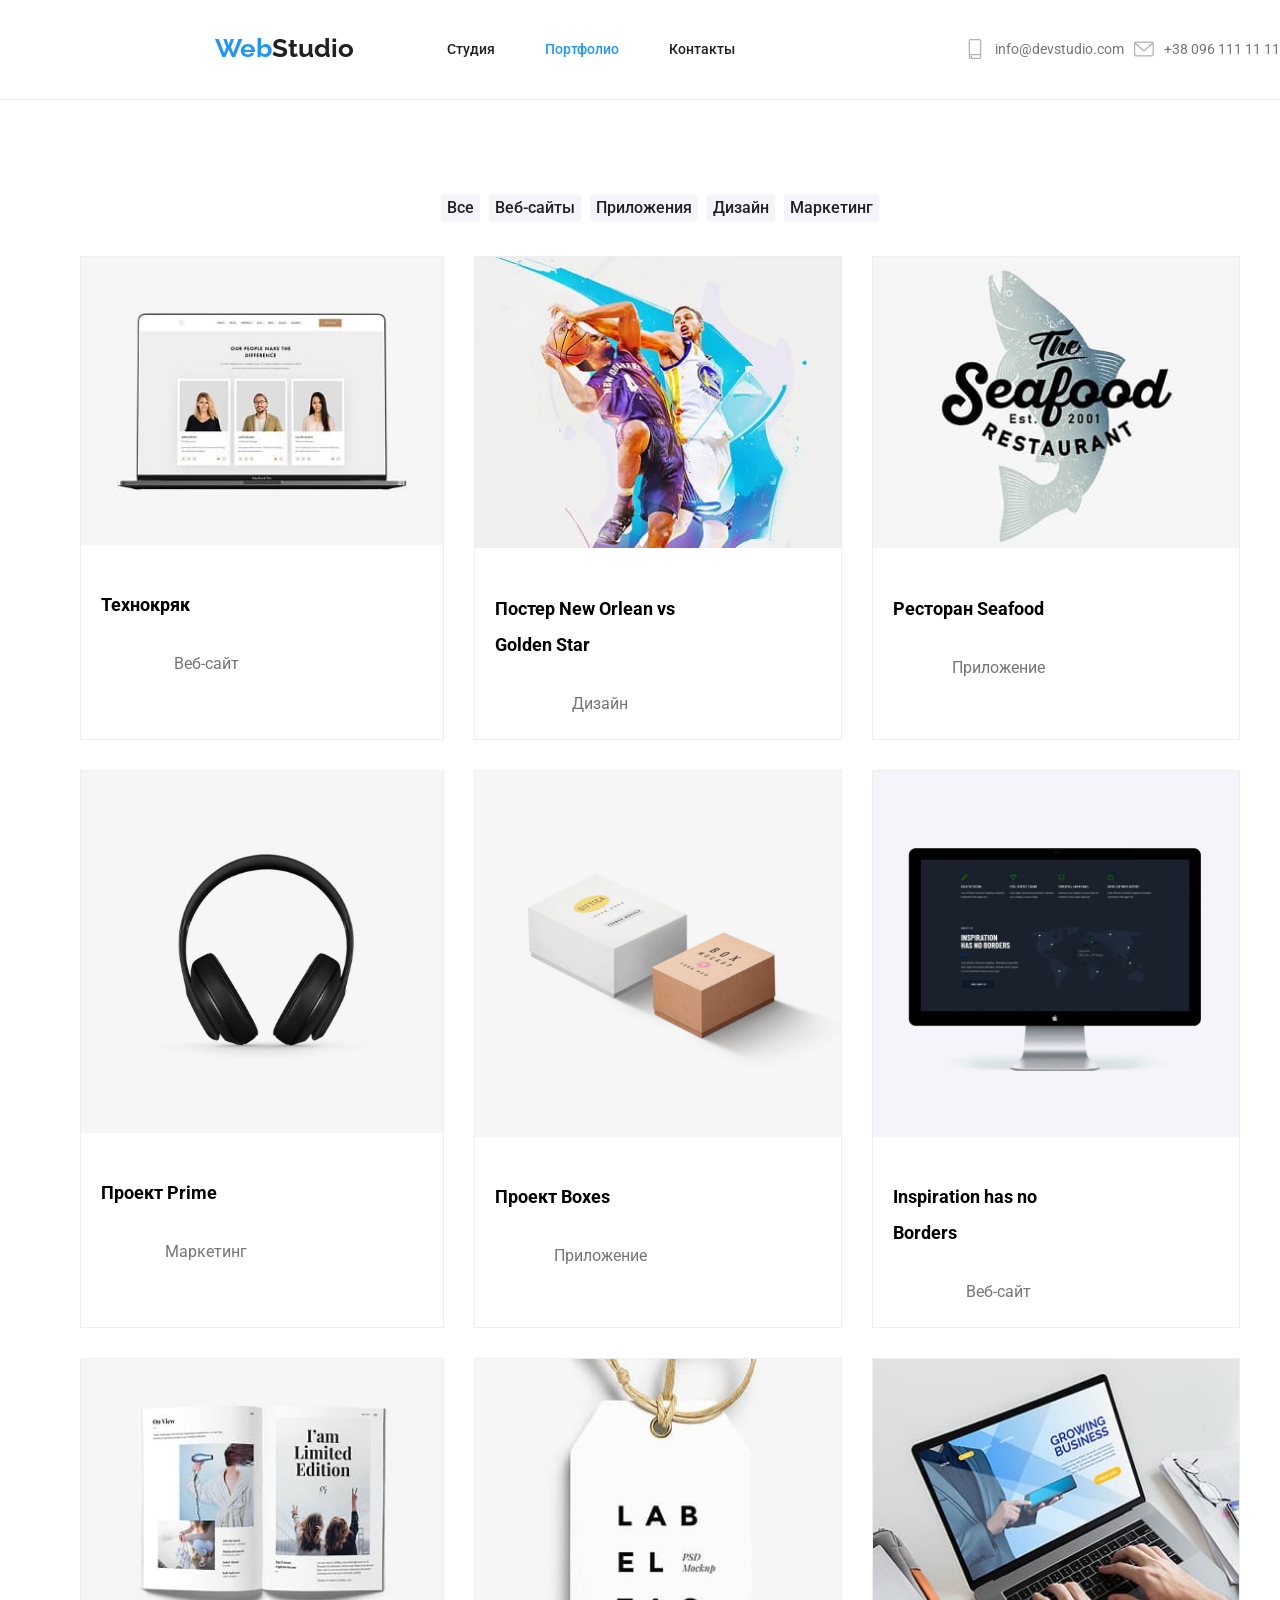
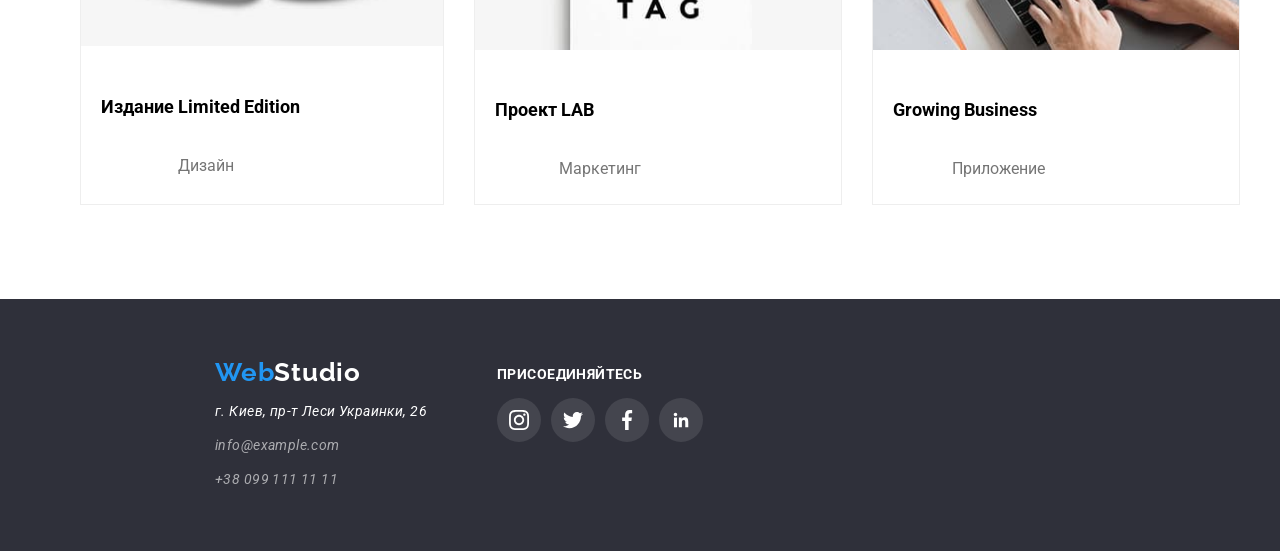
==== commit c5bb7a86: "fix" ====
--- a/portfolio.html
+++ b/portfolio.html
@@ -5,10 +5,7 @@
     <title>WebStudio</title>
     <link
       rel="stylesheet"
-      href="https://cdnjs.cloudflare.com/ajax/libs/modern-normalize/3.0.1/modern-normalize.min.css"
-      integrity="sha512-4G18m5m5f8U/[base64]"
-    />
-    <link rel="stylesheet" href="css/style.css" />
+      href="https://cdnjs.cloudflare.com/ajax/libs/modern-normalize/3.0.1/modern-normalize.min.css"/>
     <link rel="stylesheet" href="css/style.css" />
     <link rel="preconnect" href="https://fonts.googleapis.com" />
     <link rel="preconnect" href="https://fonts.gstatic.com" crossorigin />
@@ -16,8 +13,6 @@
       href="https://fonts.googleapis.com/css2?family=Roboto:ital,wght@0,100..900;1,100..900&display=swap"
       rel="stylesheet"
     />
-    <link rel="preconnect" href="https://fonts.googleapis.com" />
-    <link rel="preconnect" href="https://fonts.gstatic.com" crossorigin />
     <link
       href="https://fonts.googleapis.com/css2?family=Raleway:ital,wght@0,100..900;1,100..900&display=swap"
       rel="stylesheet"
@@ -36,7 +31,7 @@
         <nav>
           <ul class="navigation">
             <li><a href="index.html" class="nav-link">Студия</a></li>
-            <li><a href="portfolio.html" class="nav-link">Портфолио</a></li>
+            <li><a href="portfolio.html" class="nav-link active">Портфолио</a></li>
             <li><a href="" class="nav-link">Контакты</a></li>
           </ul>
         </nav>
@@ -234,4 +229,4 @@
         </div>
     </footer>
   </body>
-</html>
+</html>
--- a/css/style.css
+++ b/css/style.css
@@ -17,7 +17,7 @@
 }
 
 .container {
-  width: 1200px;
+  width: 1600px;
   margin: 0 auto;
   padding-bottom: 25px;
   padding-top: 24px;
@@ -104,6 +104,10 @@
 }
 
 .nav-link:focus {
+  color: var(--button-fon);
+}
+
+.nav-link.active {
   color: var(--button-fon);
 }
 
@@ -181,6 +185,15 @@
   margin-bottom: 30px;
 }
 
+.section-list {
+  list-style: none;
+  display: grid;
+  grid-template-columns: repeat(4, 1fr);
+  gap: 30px;
+  margin: 0 auto;
+  padding: 0;
+}
+
 .section-svg {
   width: 70px;
   height: 70px;
@@ -193,10 +206,20 @@
   margin: 0 auto;
 }
 
+.card {
+  display: flex;
+  flex-direction: column;
+  gap: 8px;
+  max-width: 250px;
+  padding: 20px;
+}
+
 .text-p {
   color: var(--main-text);
   font-size: 14px;
   line-height: 1.714;
+  word-wrap: break-word;
+  overflow-wrap: break-word;
 }
 
 .section-whatwedo-h2 {
@@ -215,12 +238,11 @@
   margin: 0 auto;
 }
 
-.section-list {
-  list-style: none;
-  display: flex;
-  gap: 30px;
-  margin: 0 auto;
-  text-align: left;
+.svg-div {
+  display: flex;
+  justify-content: center;
+  gap: 10px;
+  margin-top: 28px;
 }
 
 .section-team {
@@ -228,28 +250,31 @@
   font-weight: 700;
   font-size: 36px;
   background-color: var(--first-fon-button);
+}
+
+.icon-svg-link {
+  width: 44px;
+  height: 44px;
+  display: flex;
+  align-items: center;
+  justify-content: center;
+  border-radius: 50%;
+  cursor: pointer;
+}
+
+.icon-svg-link:hover {
+  background-color: var(--button-fon);
 }
 
 .svg-team {
   width: 20px;
   height: 20px;
-  cursor: pointer;
   fill: var(--svg-icon);
 }
 
-.svg-div {
-  display: flex;
-  justify-content: center;
-  gap: 10px;
-  margin-top: 28px;
-}
-
 .svg-team:hover {
-  fill: var(--button-fon);
-}
-
-.svg-team:focus {
-  fill: var(--button-fon);
+  fill: var(--text);
+  background-color: var(--button-fon);
 }
 
 .section-team-list {
@@ -320,10 +345,6 @@
   border: 1px solid #eeeeee;
 }
 
-.card {
-  padding: 20px;
-}
-
 .text-portfolio {
   margin: 0 auto;
 }
@@ -361,6 +382,7 @@
   justify-content: center;
   cursor: pointer;
   margin-top: 50px;
+  margin-right: 30px;
 }
 
 .svg-clients {
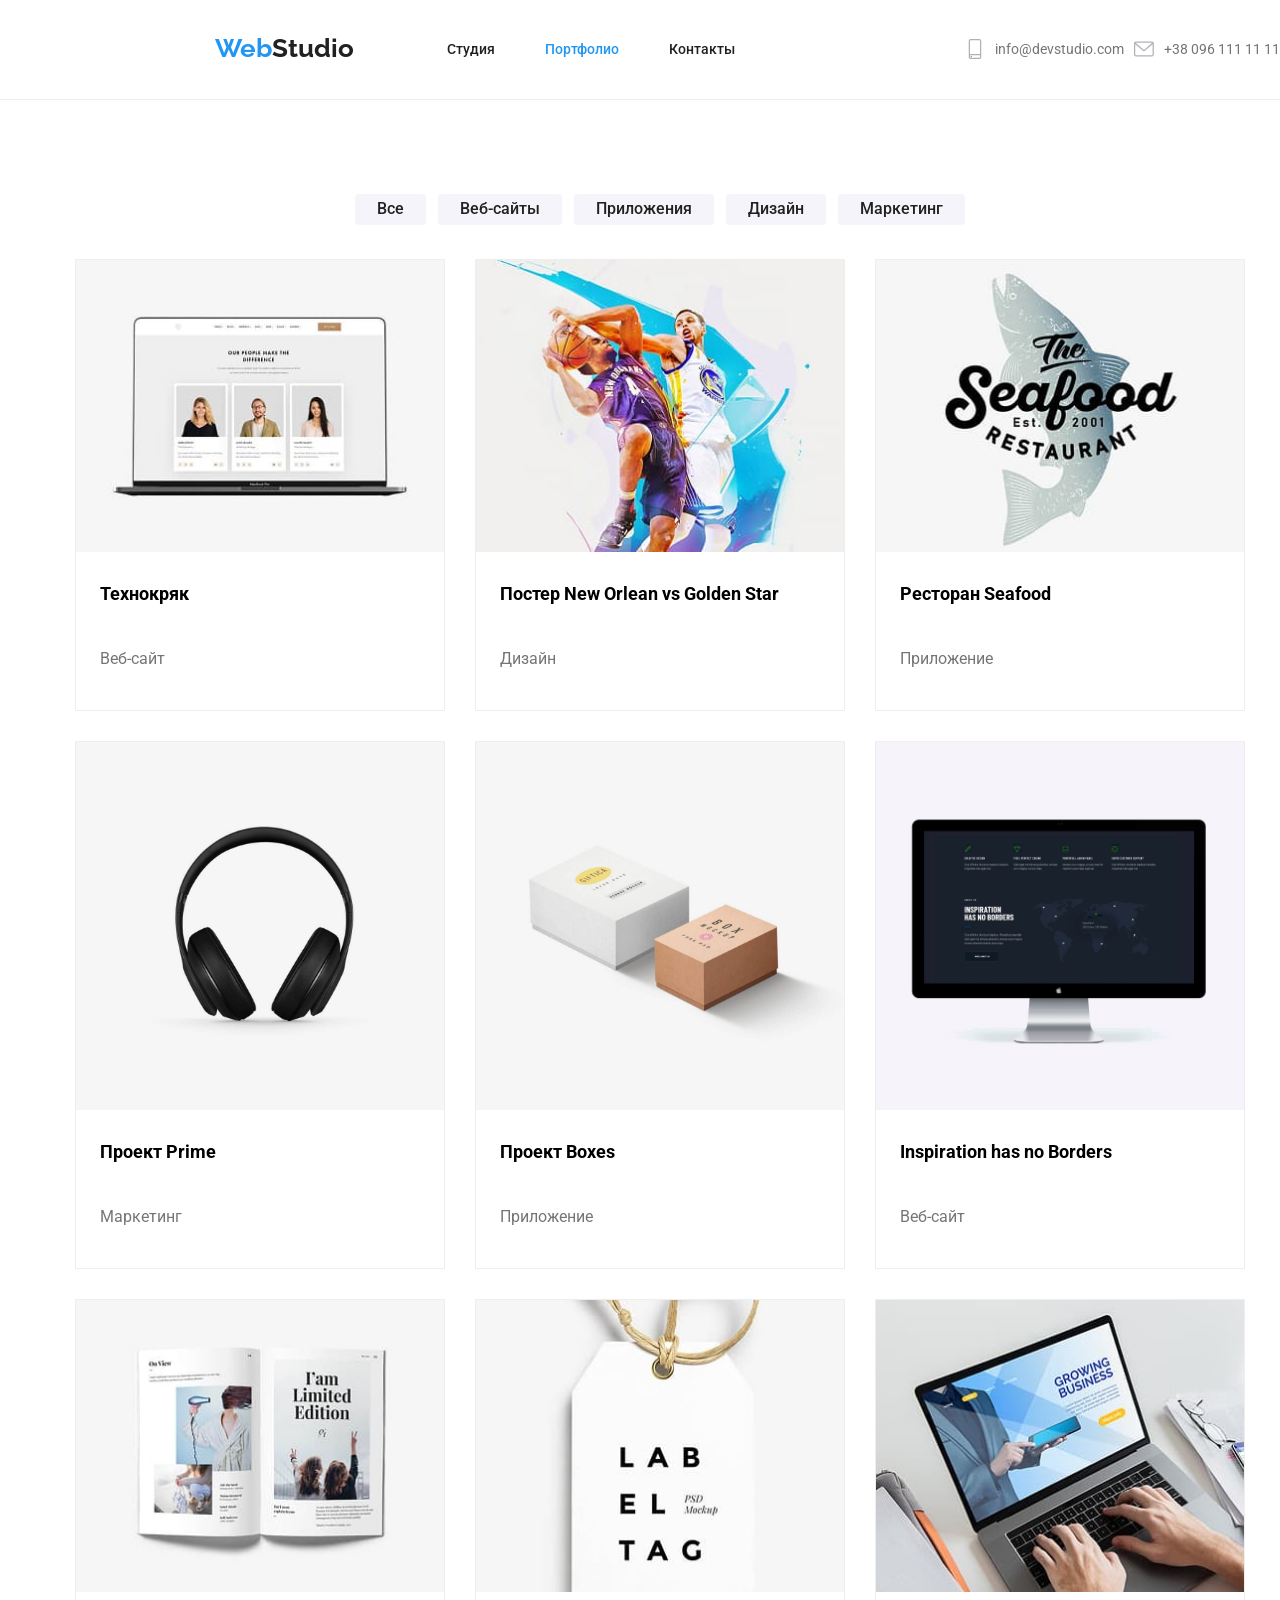
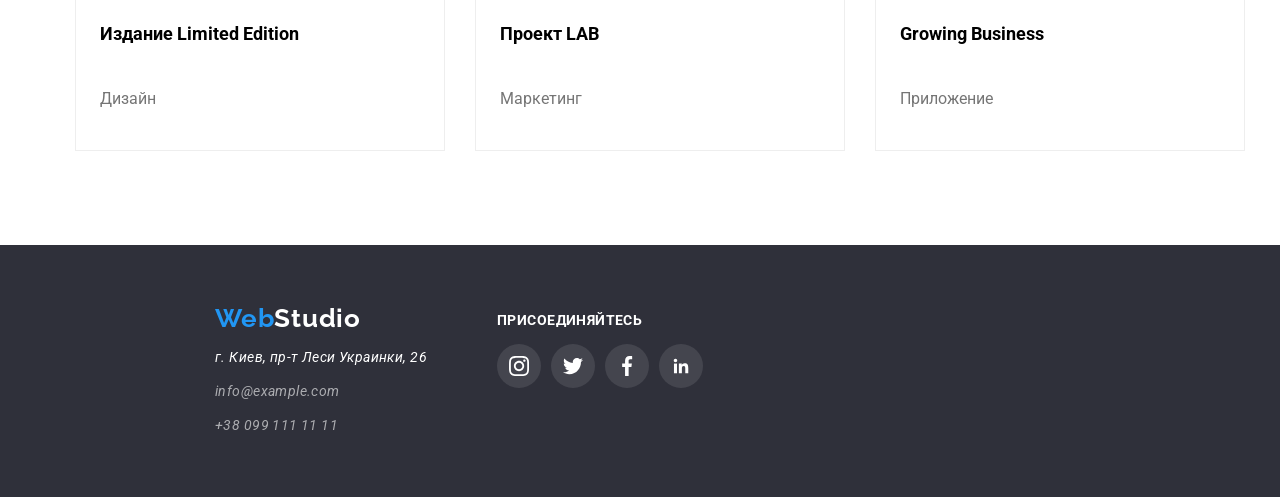
==== commit 419afa43: "11" ====
--- a/portfolio.html
+++ b/portfolio.html
@@ -21,8 +21,6 @@
 
   <body>
     <!--Верхняя линия-->
-  <body>
-    <!--Верхняя линия-->
     <header class="header">
       <div class="container">
         <a href="index.html" class="logo">
@@ -60,11 +58,11 @@
       <section>
         <!--Кнопки-->
         <ul class="filters-list">
-          <li><button type="button" class="button">Все</button></li>
-          <li><button type="button" class="button">Веб-сайты</button></li>
-          <li><button type="button" class="button">Приложения</button></li>
-          <li><button type="button" class="button">Дизайн</button></li>
-          <li><button type="button" class="button">Маркeтинг</button></li>
+          <li><button type="button" class="button-portfolio">Все</button></li>
+          <li><button type="button" class="button-portfolio">Веб-сайты</button></li>
+          <li><button type="button" class="button-portfolio">Приложения</button></li>
+          <li><button type="button" class="button-portfolio">Дизайн</button></li>
+          <li><button type="button" class="button-portfolio">Маркeтинг</button></li>
         </ul>
       </section>
 
@@ -78,7 +76,7 @@
               src="images/portfolio1.jpg"
               alt="ноут/фото, портфолио1"
             />
-            <div class="card">
+            <div class="card-portfolio">
               <h3 class="portfolio-title-h3">Технокряк</h3>
               <p class="text-portfolio">Веб-сайт</p>
             </div>
@@ -90,7 +88,7 @@
               src="images/portfolio2.jpg"
               alt="постер/баскет, портфоило2"
             />
-            <div class="card">
+            <div class="card-portfolio">
               <h3 class="portfolio-title-h3">
                 Постер New Orlean vs Golden Star
               </h3>
@@ -104,7 +102,7 @@
               src="images/portfolio3.jpg"
               alt="лого/ресторан, портфолио3"
             />
-            <div class="card">
+            <div class="card-portfolio">
               <h3 class="portfolio-title-h3">Ресторан Seafood</h3>
               <p class="text-portfolio">Приложение</p>
             </div>
@@ -116,7 +114,7 @@
               src="images/portfolio4.jpg"
               alt="наушники, портфоило4"
             />
-            <div class="card">
+            <div class="card-portfolio">
               <h3 class="portfolio-title-h3">Проект Prime</h3>
               <p class="text-portfolio">Маркетинг</p>
             </div>
@@ -126,9 +124,9 @@
             <img
               class="image"
               src="images/portfolio5.jpg"
-              alt="коробки, портфолто5"
-            />
-            <div class="card">
+              alt="коробки, портфолио5"
+            />
+            <div class="card-portfolio">
               <h3 class="portfolio-title-h3">Проект Boxes</h3>
               <p class="text-portfolio">Приложение</p>
             </div>
@@ -140,7 +138,7 @@
               src="images/portfolio6.jpg"
               alt="монитор/сайт, портфолио6"
             />
-            <div class="card">
+            <div class="card-portfolio">
               <h3 class="portfolio-title-h3">Inspiration has no Borders</h3>
               <p class="text-portfolio">Веб-сайт</p>
             </div>
@@ -152,7 +150,7 @@
               src="images/portfolio7.jpg"
               alt="журнал, портфолио7"
             />
-            <div class="card">
+            <div class="card-portfolio">
               <h3 class="portfolio-title-h3">Издание Limited Edition</h3>
               <p class="text-portfolio">Дизайн</p>
             </div>
@@ -164,7 +162,7 @@
               src="images/portfolio8.jpg"
               alt="лого LAB, портфолио 8"
             />
-            <div class="card">
+            <div class="card-portfolio">
               <h3 class="portfolio-title-h3">Проект LAB</h3>
               <p class="text-portfolio">Маркетинг</p>
             </div>
@@ -176,7 +174,7 @@
               src="images/portfolio9.jpg"
               alt="компьютер, портфоило 9"
             />
-            <div class="card">
+            <div class="card-portfolio">
               <h3 class="portfolio-title-h3">Growing Business</h3>
               <p class="text-portfolio">Приложение</p>
             </div>
--- a/css/style.css
+++ b/css/style.css
@@ -14,6 +14,8 @@
 
 .image {
   width: 100%;
+  object-fit: cover;
+  display: block;
 }
 
 .container {
@@ -324,12 +326,13 @@
   font-size: 18px;
   line-height: 36px;
   font-weight: 700;
+  margin: 0 0 8px 0;
 }
 
 .portfolio-project-list {
   list-style: none;
   display: grid;
-  grid-template-columns: auto auto auto;
+  grid-template-columns: repeat(3, 1fr);
   justify-content: center;
   gap: 30px;
   margin: 0 auto;
@@ -339,25 +342,64 @@
 }
 
 .section-team-li2 {
+  width: 370px;
   background-color: #ffffff;
   gap: 4px;
   padding: 0;
+  display: flex;
+  flex-direction: column;
   border: 1px solid #eeeeee;
 }
 
-.text-portfolio {
-  margin: 0 auto;
+.section-team-li2:hover {
+  box-shadow:
+    1px 4px 6px 0px rgba(0, 0, 0, 0.16),
+    0px 4px 4px 0px rgba(0, 0, 0, 0.06),
+    0px 1px 1px 0px rgba(0, 0, 0, 0.12);
+  cursor: pointer;
 }
 
 .filters-list {
   list-style: none;
   display: flex;
   justify-content: center;
-  gap: 9px;
+  gap: 12px;
   text-align: center;
   margin: 0 auto;
   padding-top: 94px;
   margin-bottom: 34px;
+}
+
+.button-portfolio {
+  cursor: pointer;
+  display: flex;
+  justify-content: center;
+  color: var(--text-headings);
+  background-color: var(--first-fon-button);
+  font-family: var(--main-font);
+  font-weight: 500;
+  font-size: 16px;
+  padding: 6px 22px;
+  border: none;
+  border-radius: 4px;
+}
+
+.button-portfolio:hover {
+  background-color: var(--button-fon);
+  color: var(--text);
+}
+
+.button-portfolio:focus {
+  background-color: var(--button-fon);
+  color: var(--text);
+}
+
+.card-portfolio {
+  padding: 20px 24px;
+  display: flex;
+  object-fit: cover;
+  flex-direction: column;
+  gap: 8px;
 }
 
 .text-portfolio {
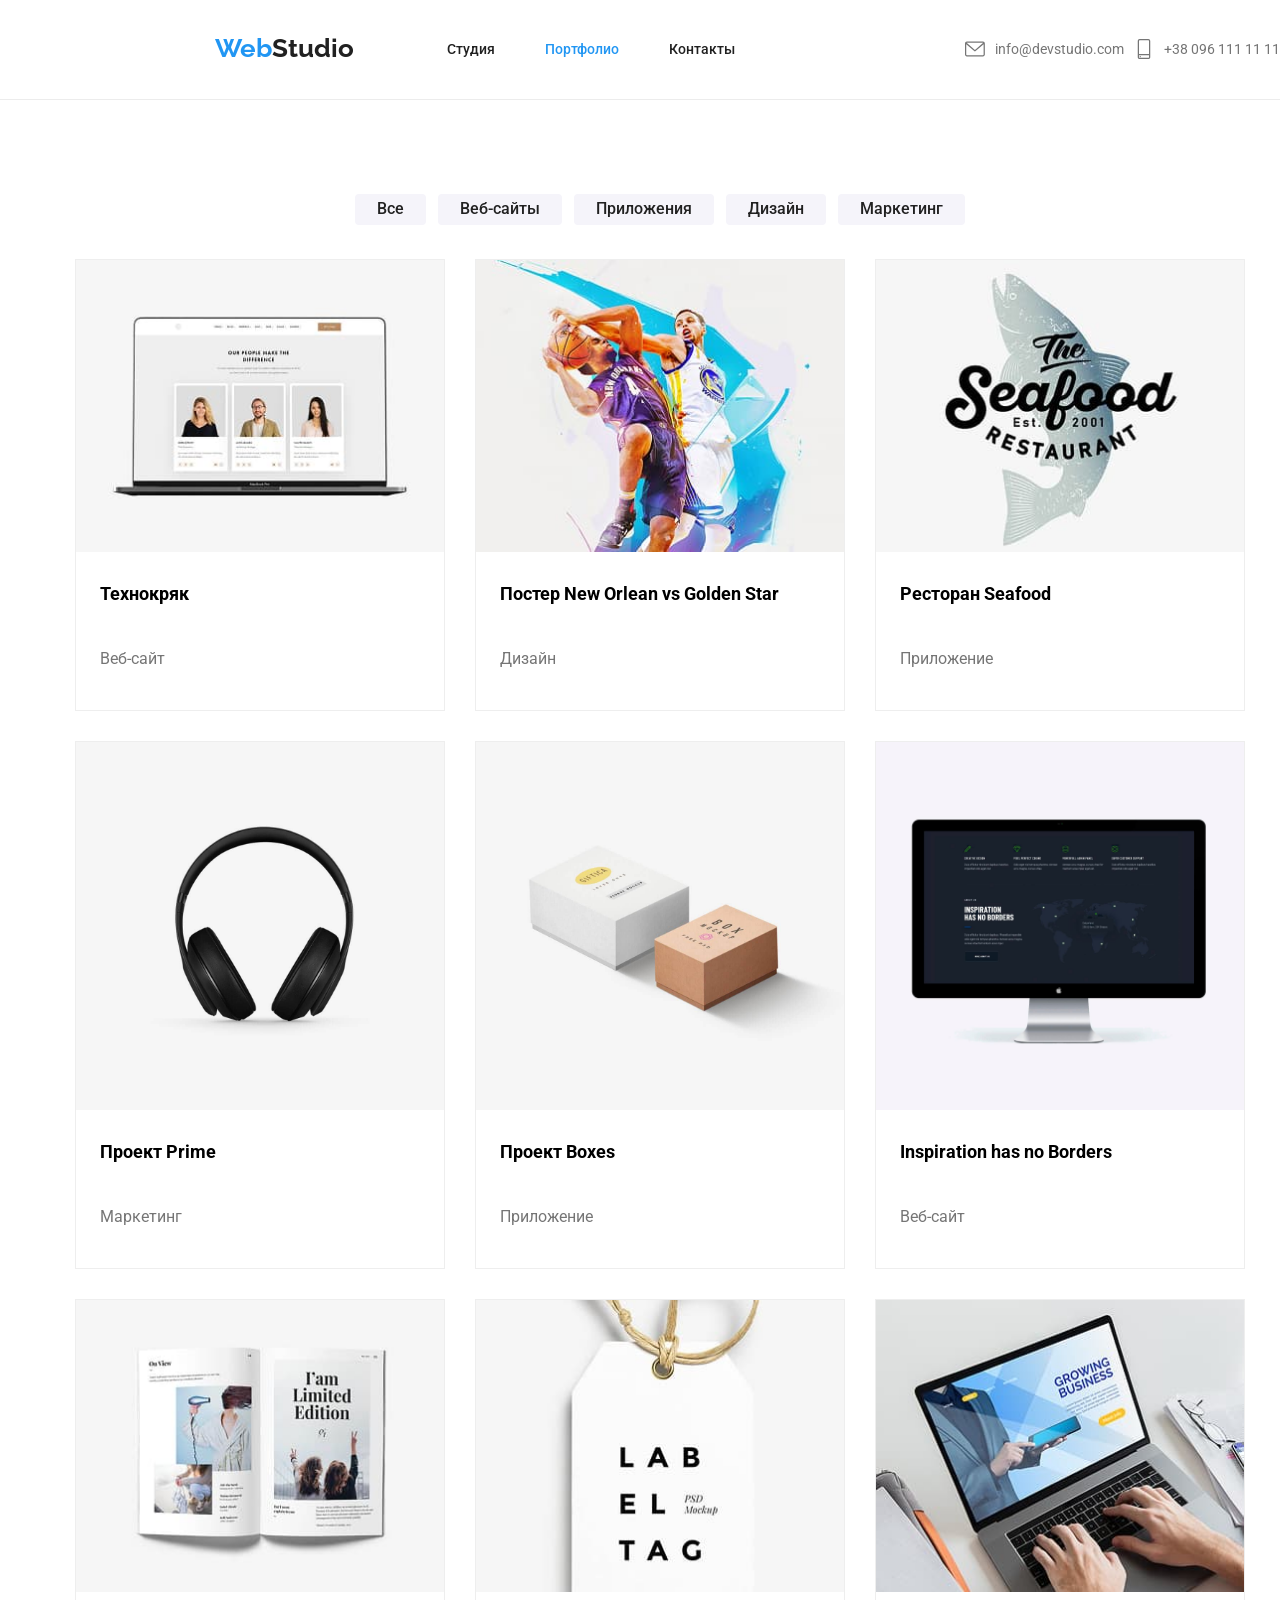
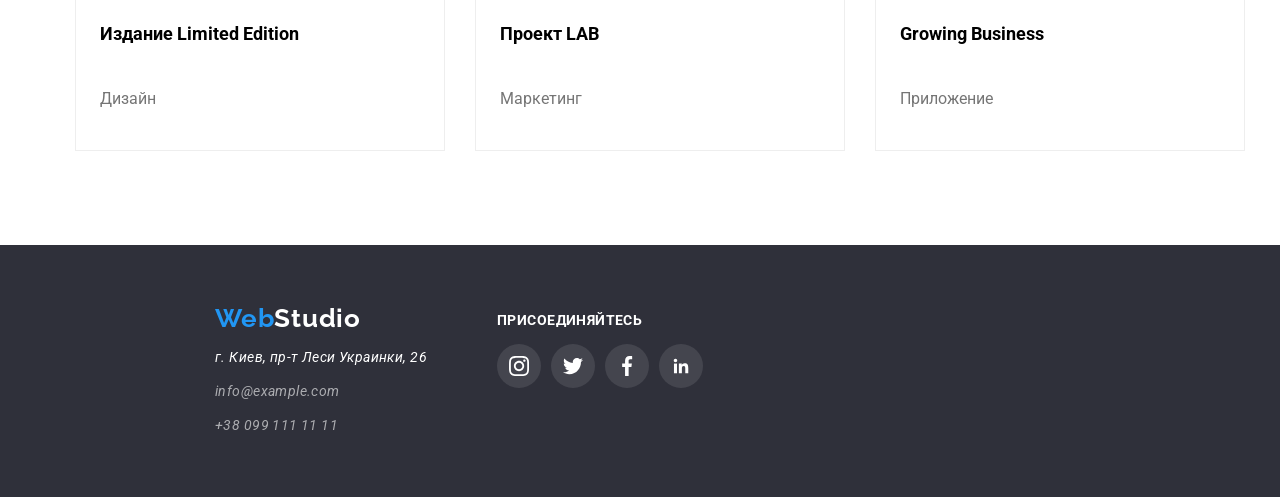
==== commit a41ec729: "fix 2" ====
--- a/portfolio.html
+++ b/portfolio.html
@@ -5,7 +5,8 @@
     <title>WebStudio</title>
     <link
       rel="stylesheet"
-      href="https://cdnjs.cloudflare.com/ajax/libs/modern-normalize/3.0.1/modern-normalize.min.css"/>
+      href="https://cdnjs.cloudflare.com/ajax/libs/modern-normalize/3.0.1/modern-normalize.min.css"
+    />
     <link rel="stylesheet" href="css/style.css" />
     <link rel="preconnect" href="https://fonts.googleapis.com" />
     <link rel="preconnect" href="https://fonts.gstatic.com" crossorigin />
@@ -29,27 +30,27 @@
         <nav>
           <ul class="navigation">
             <li><a href="index.html" class="nav-link">Студия</a></li>
-            <li><a href="portfolio.html" class="nav-link active">Портфолио</a></li>
+            <li>
+              <a href="portfolio.html" class="nav-link active">Портфолио</a>
+            </li>
             <li><a href="" class="nav-link">Контакты</a></li>
           </ul>
         </nav>
 
-      <div class="header-contact">
-        <div class="svg-div-header">
-          <svg class="svg-header">
-            <use href="./images/icons.svg#icon-smartphone"></use>
-          </svg>
-          </div>
-          <a href="mailto:info@devstudio.com" class="contact"
-            >info@devstudio.com</a
-          >
-          <div class="svg-div-header">
-          <svg class="svg-header">
-            <use href="./images/icons.svg#icon-envelope-hover"></use>
-          </svg>
-          </div>
-          <a href="tel:+380961111111" class="contact">+38 096 111 11 11</a>
-          </div>
+        <div class="header-contact">
+          <a href="mailto:info@devstudio.com" class="contact">
+            <svg class="svg-header">
+              <use href="./images/icons.svg#icon-envelope-hover"></use>
+            </svg>
+            info@devstudio.com
+          </a>
+
+          <a href="tel:+380961111111" class="contact">
+            <svg class="svg-header">
+              <use href="./images/icons.svg#icon-smartphone"></use>
+            </svg>
+            +38 096 111 11 11
+          </a>
         </div>
       </div>
     </header>
@@ -59,10 +60,18 @@
         <!--Кнопки-->
         <ul class="filters-list">
           <li><button type="button" class="button-portfolio">Все</button></li>
-          <li><button type="button" class="button-portfolio">Веб-сайты</button></li>
-          <li><button type="button" class="button-portfolio">Приложения</button></li>
-          <li><button type="button" class="button-portfolio">Дизайн</button></li>
-          <li><button type="button" class="button-portfolio">Маркeтинг</button></li>
+          <li>
+            <button type="button" class="button-portfolio">Веб-сайты</button>
+          </li>
+          <li>
+            <button type="button" class="button-portfolio">Приложения</button>
+          </li>
+          <li>
+            <button type="button" class="button-portfolio">Дизайн</button>
+          </li>
+          <li>
+            <button type="button" class="button-portfolio">Маркeтинг</button>
+          </li>
         </ul>
       </section>
 
@@ -186,45 +195,47 @@
     <!--Подвал-->
     <footer class="footer">
       <div class="footer-container">
-      <div class="footer-address">
-        <a href="index.html" class="footer-logo">
-          <span class="logo-web">Web</span>Studio
-        </a>
-        <address>
-          <p class="footer-text">г. Киев, пр-т Леси Украинки, 26</p>
-          <a href="mailto:info@example.com" class="footer-link"
-            >info@example.com</a
-          >
-
-          <a href="tel:+380991111111" class="footer-link">+38 099 111 11 11</a>
-        </address>
+        <div class="footer-address">
+          <a href="index.html" class="footer-logo">
+            <span class="logo-web">Web</span>Studio
+          </a>
+          <address>
+            <p class="footer-text">г. Киев, пр-т Леси Украинки, 26</p>
+            <a href="mailto:info@example.com" class="footer-link"
+              >info@example.com</a
+            >
+
+            <a href="tel:+380991111111" class="footer-link"
+              >+38 099 111 11 11</a
+            >
+          </address>
+        </div>
+        <div class="footer-social">
+          <p class="footer-join">ПРИСОЕДИНЯЙТЕСЬ</p>
+          <div class="footer-join-icon">
+            <div class="icon-box">
+              <svg class="footer-svg">
+                <use href="./images/icons.svg#icon-instagram"></use>
+              </svg>
+            </div>
+            <div class="icon-box">
+              <svg class="footer-svg">
+                <use href="./images/icons.svg#icon-twitter"></use>
+              </svg>
+            </div>
+            <div class="icon-box">
+              <svg class="footer-svg">
+                <use href="./images/icons.svg#icon-facebook"></use>
+              </svg>
+            </div>
+            <div class="icon-box">
+              <svg class="footer-svg">
+                <use href="./images/icons.svg#icon-Ellipse"></use>
+              </svg>
+            </div>
+          </div>
+        </div>
       </div>
-      <div class="footer-social">
-        <p class="footer-join">ПРИСОЕДИНЯЙТЕСЬ</p>
-        <div class="footer-join-icon">
-        <div class="icon-box">
-          <svg class="footer-svg">
-          <use href="./images/icons.svg#icon-instagram"></use>
-        </svg>
-        </div>
-        <div class="icon-box">
-        <svg class="footer-svg"> 
-          <use href="./images/icons.svg#icon-twitter"></use>
-        </svg>
-        </div>
-        <div class="icon-box">
-        <svg class="footer-svg">
-          <use href="./images/icons.svg#icon-facebook"></use>
-        </svg>
-        </div>
-        <div class="icon-box">
-        <svg class="footer-svg">
-          <use href="./images/icons.svg#icon-Ellipse"></use>
-        </svg>
-        </div>
-        </div>
-        </div>
-        </div>
     </footer>
   </body>
-</html>+</html>
--- a/css/style.css
+++ b/css/style.css
@@ -19,7 +19,7 @@
 }
 
 .container {
-  width: 1600px;
+  width: 100%;
   margin: 0 auto;
   padding-bottom: 25px;
   padding-top: 24px;
@@ -33,6 +33,13 @@
   margin: 0 auto;
 }
 
+.container-peculiarities {
+  max-width: 1170px;
+  margin: 0 auto;
+  padding-bottom: 25px;
+  padding-top: 24px;
+}
+
 .header {
   display: flex;
   align-items: center;
@@ -50,24 +57,28 @@
   margin-left: auto;
 }
 
-.svg-div-header {
-  display: flex;
-  justify-content: center;
+.contact {
+  display: flex;
+  align-items: center;
+  color: var(--main-text);
+  font-size: 14px;
+  text-decoration: none;
+  gap: 10px;
+}
+
+.contact:hover {
+  color: var(--button-fon);
+}
+
+.contact:focus {
+  color: var(--button-fon);
 }
 
 .svg-header {
   width: 20px;
   height: 20px;
   cursor: pointer;
-  fill: var(--svg-icon);
-}
-
-.svg-header:hover {
-  fill: var(--button-fon);
-}
-
-.svg-header:focus {
-  fill: var(--button-fon);
+  fill: currentColor;
 }
 
 .logo {
@@ -110,16 +121,6 @@
 }
 
 .nav-link.active {
-  color: var(--button-fon);
-}
-
-.contact {
-  color: var(--main-text);
-  font-size: 14px;
-  text-decoration: none;
-}
-
-.contact:hover {
   color: var(--button-fon);
 }
 
@@ -172,7 +173,6 @@
   font-size: 14px;
   font-weight: 700;
   text-transform: uppercase;
-  gap: 10px;
   margin: 0;
 }
 
@@ -190,6 +190,7 @@
 .section-list {
   list-style: none;
   display: grid;
+  justify-content: center;
   grid-template-columns: repeat(4, 1fr);
   gap: 30px;
   margin: 0 auto;
@@ -212,7 +213,7 @@
   display: flex;
   flex-direction: column;
   gap: 8px;
-  max-width: 250px;
+  width: 270px;
   padding: 20px;
 }
 
@@ -266,6 +267,10 @@
 
 .icon-svg-link:hover {
   background-color: var(--button-fon);
+}
+
+.icon-svg-link:hover .svg-team {
+  fill: var(--text);
 }
 
 .svg-team {
@@ -433,7 +438,11 @@
   height: 46px;
 }
 
-.svg-clients:hover {
+.svg-box-client:hover {
+  border-color: var(--button-fon);
+}
+
+.svg-box-client:hover .svg-clients {
   fill: var(--button-fon);
 }
 
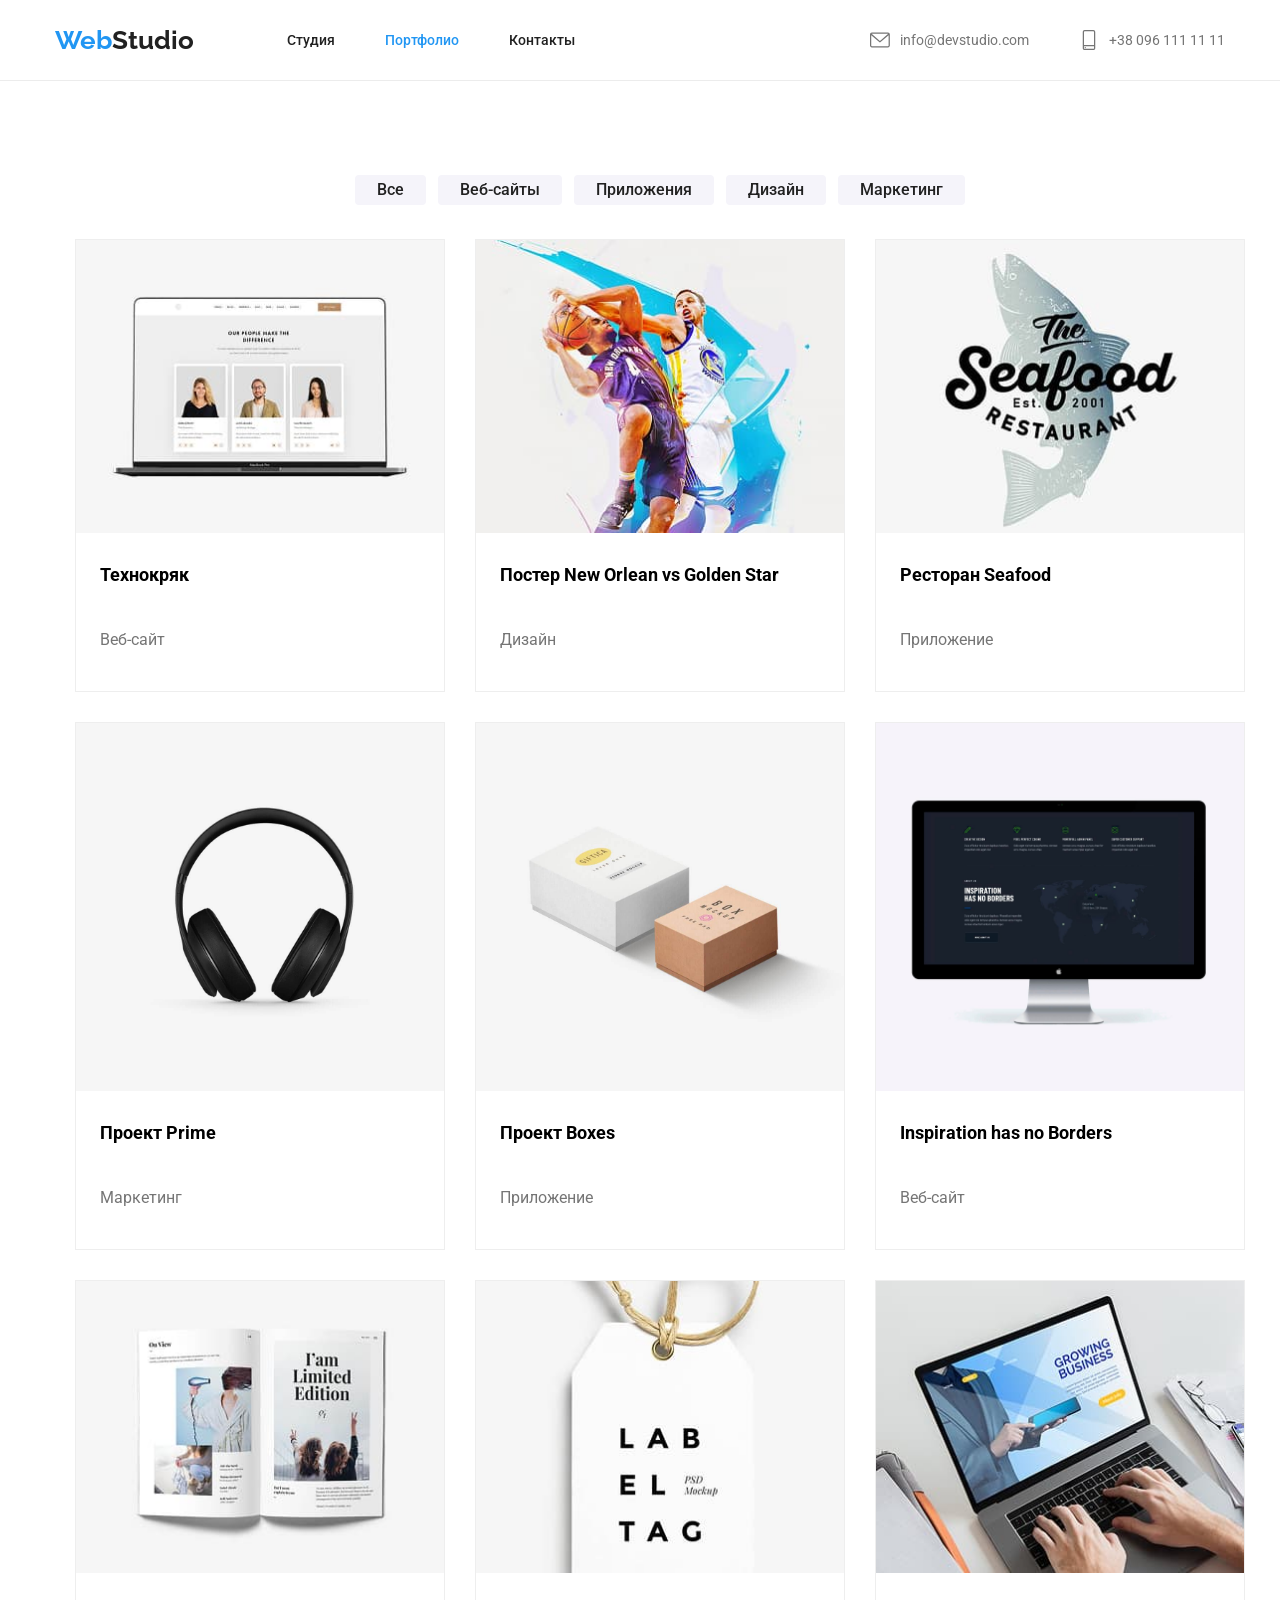
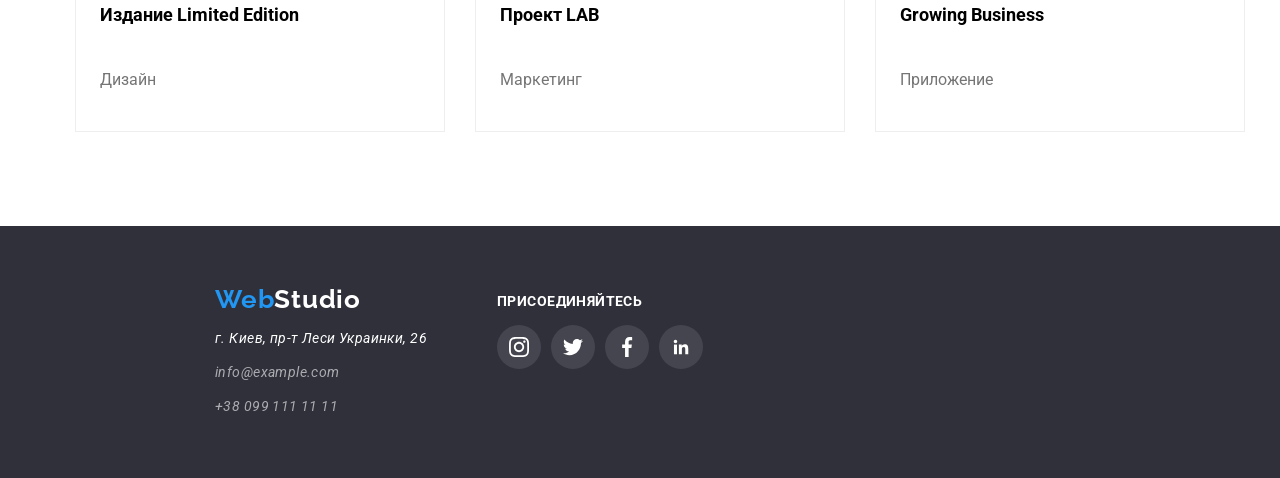
==== commit cc8a7e3a: "fix3" ====
--- a/portfolio.html
+++ b/portfolio.html
@@ -23,7 +23,7 @@
   <body>
     <!--Верхняя линия-->
     <header class="header">
-      <div class="container">
+      <div class="header-container">
         <a href="index.html" class="logo">
           <span class="logo-web">Web</span>Studio
         </a>
--- a/css/style.css
+++ b/css/style.css
@@ -18,6 +18,15 @@
   display: block;
 }
 
+.header-container {
+  max-width: 1170px;
+  margin: 0 auto;
+  padding: 0;
+  display: flex;
+  align-items: center;
+  height: 80px;
+}
+
 .container {
   width: 100%;
   margin: 0 auto;
@@ -41,19 +50,14 @@
 }
 
 .header {
-  display: flex;
-  align-items: center;
-  justify-content: space-between;
-  margin: 0 auto;
   background-color: var(--text);
   border-bottom: 1px solid var(--line-color);
-  padding-left: 215px;
 }
 
 .header-contact {
   display: flex;
   align-items: center;
-  gap: 10px;
+  gap: 50px;
   margin-left: auto;
 }
 
@@ -87,6 +91,9 @@
   font-size: 26px;
   text-decoration: none;
   color: var(--text-headings);
+  margin-right: 93px;
+  line-height: 1;
+  letter-spacing: 3%;
 }
 
 .logo-web {
@@ -101,7 +108,7 @@
   list-style: none;
   display: flex;
   gap: 50px;
-  margin-left: 93px;
+  margin: 0;
   padding: 0;
 }
 
